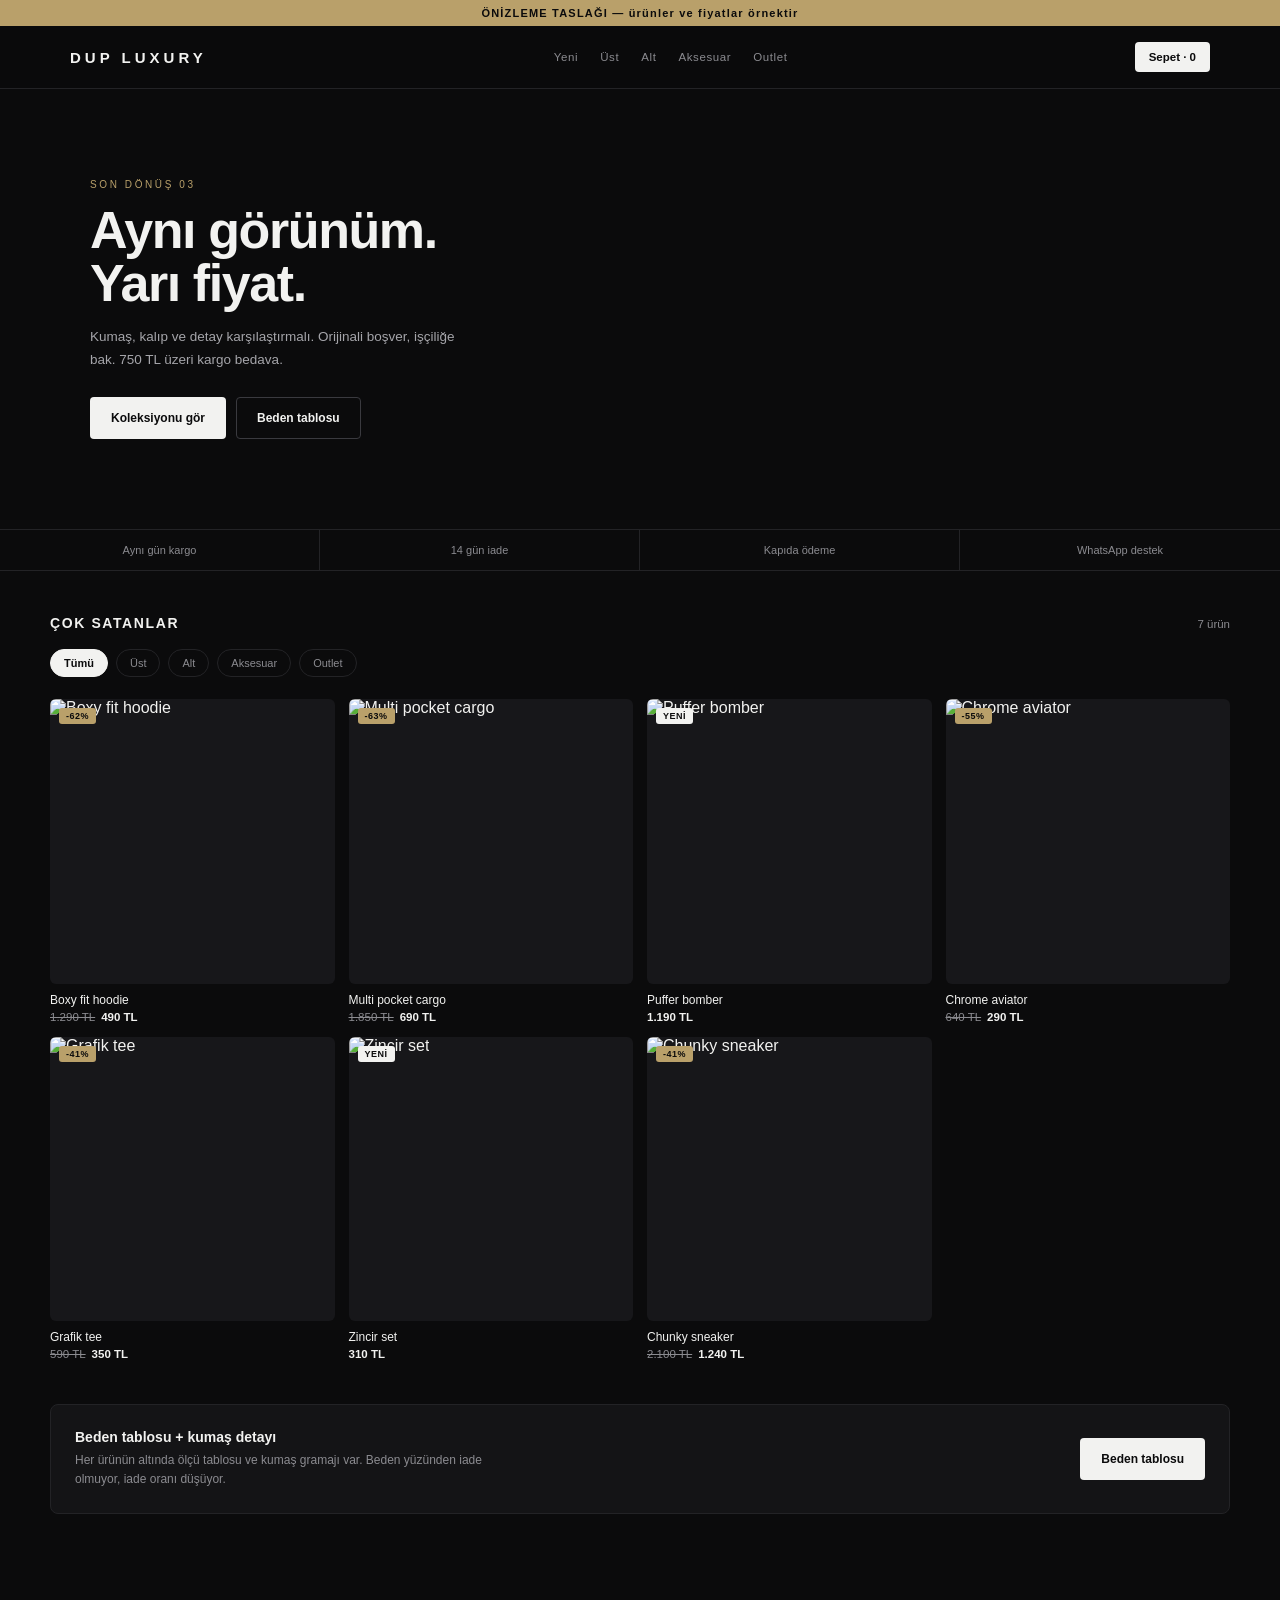
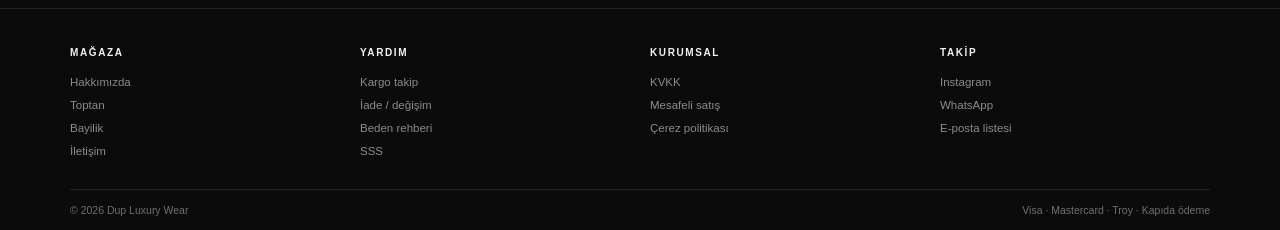
==== index.html @ 1e5cf971 "Create index.html" ====
<!DOCTYPE html>
<html lang="tr">
<head>
<meta charset="UTF-8">
<meta name="viewport" content="width=device-width, initial-scale=1">
<title>Dup Luxury Wear — Aynı görünüm, yarı fiyat</title>
<meta name="description" content="Kumaş, kalıp ve detay karşılaştırmalı dupe luxury giyim. Aynı gün kargo, 14 gün iade, kapıda ödeme.">
<style>
  :root{--bg:#0b0b0c;--sf:#141416;--sf2:#17171a;--ln:#232326;--tx:#f2f2f0;--mu:#8b8b90;--gd:#b9a06a}
  *{margin:0;padding:0;box-sizing:border-box}
  body{background:var(--bg);color:var(--tx);font-family:'Helvetica Neue',Arial,sans-serif;-webkit-font-smoothing:antialiased}
  a{color:inherit;text-decoration:none}
  .wrap{max-width:1180px;margin:0 auto;padding:0 20px}
  .demo{background:var(--gd);color:#0b0b0c;text-align:center;font-size:11px;font-weight:700;letter-spacing:1.2px;padding:7px}
  header{position:sticky;top:0;z-index:50;background:rgba(11,11,12,.94);backdrop-filter:blur(8px);border-bottom:1px solid var(--ln)}
  .nav{display:flex;align-items:center;justify-content:space-between;padding:16px 20px;max-width:1180px;margin:0 auto;gap:16px}
  .logo{font-size:15px;font-weight:700;letter-spacing:4px}
  .menu{display:flex;gap:22px;font-size:11.5px;color:var(--mu);letter-spacing:.6px}
  .menu a:hover{color:var(--tx)}
  .cart{background:var(--tx);color:var(--bg);font-size:11.5px;font-weight:700;padding:9px 14px;border-radius:4px;white-space:nowrap}
  .hero{position:relative;min-height:440px;display:flex;align-items:center;background:url('https://lookaside.fbsbx.com/lookaside/crawler/threads/DeHmRecERZf/0/image.jpg') center 20%/cover no-repeat}
  .hero::after{content:"";position:absolute;inset:0;background:linear-gradient(90deg,rgba(11,11,12,.95) 0%,rgba(11,11,12,.6) 50%,rgba(11,11,12,.05) 100%)}
  .hero-in{position:relative;z-index:2;padding:70px 20px;max-width:520px;margin:0 auto 0 calc((100% - 1180px)/2 + 20px)}
  .kicker{font-size:10px;letter-spacing:2.6px;color:var(--gd);margin-bottom:14px}
  h1{font-size:clamp(30px,5.4vw,52px);line-height:1.02;letter-spacing:-1.4px;font-weight:700}
  .hero p{color:#a5a5aa;font-size:13.5px;line-height:1.65;margin-top:16px;max-width:380px}
  .btns{display:flex;gap:10px;margin-top:26px;flex-wrap:wrap}
  .btn{font-size:12px;font-weight:700;padding:13px 20px;border-radius:4px;border:1px solid transparent;cursor:pointer;font-family:inherit}
  .btn-p{background:var(--tx);color:var(--bg)}
  .btn-s{background:transparent;color:var(--tx);border-color:#3a3a3f}
  .trust{display:grid;grid-template-columns:repeat(4,1fr);border-top:1px solid var(--ln);border-bottom:1px solid var(--ln)}
  .trust div{padding:14px 8px;text-align:center;font-size:11px;color:var(--mu);border-right:1px solid var(--ln)}
  .trust div:last-child{border:0}
  .sec{padding:44px 0 10px}
  .sec-head{display:flex;justify-content:space-between;align-items:baseline;margin-bottom:18px;gap:12px;flex-wrap:wrap}
  .sec-head h2{font-size:14px;letter-spacing:1.6px;font-weight:700}
  .sec-head span{font-size:11.5px;color:var(--mu)}
  .chips{display:flex;gap:8px;margin-bottom:22px;flex-wrap:wrap}
  .chip{border:1px solid var(--ln);color:var(--mu);font-size:11px;padding:7px 13px;border-radius:20px;cursor:pointer;background:none;font-family:inherit}
  .chip.on{background:var(--tx);color:var(--bg);border-color:var(--tx);font-weight:700}
  .grid{display:grid;grid-template-columns:repeat(4,1fr);gap:14px}
  .card{cursor:pointer}
  .thumb{position:relative;aspect-ratio:1;background:var(--sf2);border-radius:6px;overflow:hidden}
  .thumb img{width:100%;height:100%;object-fit:cover;transition:transform .35s}
  .card:hover .thumb img{transform:scale(1.04)}
  .tag{position:absolute;top:9px;left:9px;font-size:9px;font-weight:800;padding:3px 7px;border-radius:3px;letter-spacing:.5px}
  .tag.d{background:var(--gd);color:#0b0b0c}
  .tag.n{background:var(--tx);color:var(--bg)}
  .cname{font-size:12px;margin-top:9px}
  .cprice{font-size:11.5px;color:var(--mu);margin-top:4px}
  .cprice b{color:var(--tx);font-weight:700}
  .cprice s{margin-right:6px}
  .band{margin:44px 0;padding:24px;background:var(--sf);border:1px solid var(--ln);border-radius:8px;display:flex;justify-content:space-between;align-items:center;gap:20px;flex-wrap:wrap}
  .band h3{font-size:14px;margin-bottom:6px}
  .band p{font-size:12px;color:var(--mu);line-height:1.6;max-width:440px}
  footer{border-top:1px solid var(--ln);margin-top:40px;padding:34px 0 0}
  .fcols{display:grid;grid-template-columns:repeat(4,1fr);gap:20px;font-size:11.5px;color:var(--mu);line-height:2}
  .fcols h4{color:var(--tx);font-size:10px;letter-spacing:1.6px;margin-bottom:8px;font-weight:700}
  .fbot{display:flex;justify-content:space-between;gap:12px;flex-wrap:wrap;border-top:1px solid var(--ln);margin-top:26px;padding:14px 0;font-size:10.5px;color:#6f6f74}
  .modal{position:fixed;inset:0;background:rgba(0,0,0,.8);z-index:100;display:none;align-items:center;justify-content:center;padding:20px}
  .modal.on{display:flex}
  .mbox{background:var(--sf);border:1px solid var(--ln);border-radius:10px;max-width:760px;width:100%;display:grid;grid-template-columns:1fr 1fr;overflow:hidden;max-height:90vh}
  .mbox img{width:100%;height:100%;object-fit:cover;min-height:280px}
  .mbody{padding:24px}
  .mbody h3{font-size:18px;letter-spacing:-.4px}
  .mbody .mp{font-size:15px;color:var(--tx);font-weight:700;margin:8px 0 14px}
  .mbody .mp s{color:var(--mu);font-weight:400;margin-right:8px;font-size:12px}
  .sizes{display:flex;gap:7px;flex-wrap:wrap;margin-bottom:16px}
  .size{border:1px solid var(--ln);font-size:11.5px;padding:8px 12px;border-radius:4px;cursor:pointer;background:none;color:var(--tx);font-family:inherit}
  .size.on{background:var(--tx);color:var(--bg);border-color:var(--tx);font-weight:700}
  .mdesc{font-size:11.5px;color:var(--mu);line-height:1.7;margin-bottom:18px}
  .close{position:absolute;top:14px;right:18px;font-size:22px;color:var(--tx);cursor:pointer;z-index:2}
  @media(max-width:860px){.grid{grid-template-columns:repeat(2,1fr)}.menu{display:none}.hero-in{margin:0 auto}.trust{grid-template-columns:repeat(2,1fr)}.trust div:nth-child(2){border-right:0}.fcols{grid-template-columns:repeat(2,1fr)}.mbox{grid-template-columns:1fr;max-height:85vh;overflow:auto}}
</style>
</head>
<body>

<div class="demo">ÖNİZLEME TASLAĞI — ürünler ve fiyatlar örnektir</div>

<header>
  <div class="nav">
    <div class="logo">DUP LUXURY</div>
    <nav class="menu">
      <a href="#yeni">Yeni</a><a href="#ust">Üst</a><a href="#alt">Alt</a><a href="#aks">Aksesuar</a><a href="#outlet">Outlet</a>
    </nav>
    <div class="cart">Sepet · <span id="cnt">0</span></div>
  </div>
</header>

<section class="hero">
  <div class="hero-in">
    <div class="kicker">SON DÖNÜŞ 03</div>
    <h1>Aynı görünüm.<br>Yarı fiyat.</h1>
    <p>Kumaş, kalıp ve detay karşılaştırmalı. Orijinali boşver, işçiliğe bak. 750 TL üzeri kargo bedava.</p>
    <div class="btns">
      <a class="btn btn-p" href="#grid">Koleksiyonu gör</a>
      <a class="btn btn-s" href="#beden">Beden tablosu</a>
    </div>
  </div>
</section>

<div class="trust">
  <div>Aynı gün kargo</div><div>14 gün iade</div><div>Kapıda ödeme</div><div>WhatsApp destek</div>
</div>

<div class="wrap sec" id="grid">
  <div class="sec-head"><h2 id="yeni">ÇOK SATANLAR</h2><span>7 ürün</span></div>
  <div class="chips">
    <button class="chip on" data-f="all">Tümü</button>
    <button class="chip" data-f="ust" id="ust">Üst</button>
    <button class="chip" data-f="alt" id="alt">Alt</button>
    <button class="chip" data-f="aks" id="aks">Aksesuar</button>
    <button class="chip" data-f="outlet" id="outlet">Outlet</button>
  </div>

  <div class="grid" id="cards">
    <div class="card" data-cat="ust" data-n="Boxy fit hoodie" data-p="490" data-o="1.290" data-i="https://i.frog.ink/bssg2nt1/303671308646-0.jpg">
      <div class="thumb"><img src="https://i.frog.ink/bssg2nt1/303671308646-0.jpg" alt="Boxy fit hoodie"><span class="tag d">-62%</span></div>
      <div class="cname">Boxy fit hoodie</div><div class="cprice"><s>1.290 TL</s><b>490 TL</b></div>
    </div>
    <div class="card" data-cat="alt" data-n="Multi pocket cargo" data-p="690" data-o="1.850" data-i="https://ae01.alicdn.com/kf/H9dbac5e4f8894b94ac0a153029d94513y.png">
      <div class="thumb"><img src="https://ae01.alicdn.com/kf/H9dbac5e4f8894b94ac0a153029d94513y.png" alt="Multi pocket cargo"><span class="tag d">-63%</span></div>
      <div class="cname">Multi pocket cargo</div><div class="cprice"><s>1.850 TL</s><b>690 TL</b></div>
    </div>
    <div class="card" data-cat="ust" data-n="Puffer bomber" data-p="1.190" data-o="" data-i="https://cdn.sanity.io/images/5l2ep0d7/production/5d7386280a765c51aa7d1c8f017773096651f271-1500x1500.webp?w=800&q=80&auto=format&fit=max">
      <div class="thumb"><img src="https://cdn.sanity.io/images/5l2ep0d7/production/5d7386280a765c51aa7d1c8f017773096651f271-1500x1500.webp?w=800&q=80&auto=format&fit=max" alt="Puffer bomber"><span class="tag n">YENİ</span></div>
      <div class="cname">Puffer bomber</div><div class="cprice"><b>1.190 TL</b></div>
    </div>
    <div class="card" data-cat="aks" data-n="Chrome aviator" data-p="290" data-o="640" data-i="https://shopgug.com/cdn/shop/products/WebsiteAccessoryTemplate2-2022-10-29T085720.048.png?v=1667051962&width=800">
      <div class="thumb"><img src="https://shopgug.com/cdn/shop/products/WebsiteAccessoryTemplate2-2022-10-29T085720.048.png?v=1667051962&width=800" alt="Chrome aviator"><span class="tag d">-55%</span></div>
      <div class="cname">Chrome aviator</div><div class="cprice"><s>640 TL</s><b>290 TL</b></div>
    </div>
    <div class="card" data-cat="ust outlet" data-n="Grafik tee" data-p="350" data-o="590" data-i="https://rebuild-era.com/cdn/shop/files/Dark_Streetwear_Editorial_T-Shirt.png?v=1780148028&width=700">
      <div class="thumb"><img src="https://rebuild-era.com/cdn/shop/files/Dark_Streetwear_Editorial_T-Shirt.png?v=1780148028&width=700" alt="Grafik tee"><span class="tag d">-41%</span></div>
      <div class="cname">Grafik tee</div><div class="cprice"><s>590 TL</s><b>350 TL</b></div>
    </div>
    <div class="card" data-cat="aks" data-n="Zincir set" data-p="310" data-o="" data-i="https://www.remeinz.com/cdn/shop/files/IMG_-_001_IMG_-_003_IMG_-_004_1.jpg?v=1774908373&width=600">
      <div class="thumb"><img src="https://www.remeinz.com/cdn/shop/files/IMG_-_001_IMG_-_003_IMG_-_004_1.jpg?v=1774908373&width=600" alt="Zincir set"><span class="tag n">YENİ</span></div>
      <div class="cname">Zincir set</div><div class="cprice"><b>310 TL</b></div>
    </div>
    <div class="card" data-cat="alt outlet" data-n="Chunky sneaker" data-p="1.240" data-o="2.100" data-i="https://images.pexels.com/photos/12611630/pexels-photo-12611630.jpeg?cs=tinysrgb&dpr=1&w=600">
      <div class="thumb"><img src="https://images.pexels.com/photos/12611630/pexels-photo-12611630.jpeg?cs=tinysrgb&dpr=1&w=600" alt="Chunky sneaker"><span class="tag d">-41%</span></div>
      <div class="cname">Chunky sneaker</div><div class="cprice"><s>2.100 TL</s><b>1.240 TL</b></div>
    </div>
  </div>

  <div class="band" id="beden">
    <div>
      <h3>Beden tablosu + kumaş detayı</h3>
      <p>Her ürünün altında ölçü tablosu ve kumaş gramajı var. Beden yüzünden iade olmuyor, iade oranı düşüyor.</p>
    </div>
    <a class="btn btn-p" href="#grid">Beden tablosu</a>
  </div>
</div>

<footer>
  <div class="wrap">
    <div class="fcols">
      <div><h4>MAĞAZA</h4>Hakkımızda<br>Toptan<br>Bayilik<br>İletişim</div>
      <div><h4>YARDIM</h4>Kargo takip<br>İade / değişim<br>Beden rehberi<br>SSS</div>
      <div><h4>KURUMSAL</h4>KVKK<br>Mesafeli satış<br>Çerez politikası</div>
      <div><h4>TAKİP</h4>Instagram<br>WhatsApp<br>E-posta listesi</div>
    </div>
    <div class="fbot"><span>© 2026 Dup Luxury Wear</span><span>Visa · Mastercard · Troy · Kapıda ödeme</span></div>
  </div>
</footer>

<div class="modal" id="modal">
  <div class="mbox" style="position:relative">
    <span class="close" onclick="closeM()">×</span>
    <img id="mimg" src="" alt="">
    <div class="mbody">
      <h3 id="mname"></h3>
      <div class="mp" id="mprice"></div>
      <div class="sizes" id="msizes"></div>
      <div class="mdesc">Ağır gramajlı kumaş, dökümlü kalıp. Ölçüler için beden tablosuna bakın. Aynı gün kargo, 14 gün içinde iade.</div>
      <button class="btn btn-p" style="width:100%" onclick="addCart()">Sepete ekle</button>
    </div>
  </div>
</div>

<script>
  var cnt = 0, cur = null;
  function addCart(){ if(!cur) return; cnt++; document.getElementById('cnt').textContent = cnt; closeM(); }
  function closeM(){ document.getElementById('modal').classList.remove('on'); }
  document.getElementById('cards').addEventListener('click', function(e){
    var c = e.target.closest('.card'); if(!c) return;
    cur = c;
    document.getElementById('mimg').src = c.dataset.i;
    document.getElementById('mname').textContent = c.dataset.n;
    document.getElementById('mprice').innerHTML = (c.dataset.o ? '<s>'+c.dataset.o+' TL</s>' : '') + c.dataset.p + ' TL';
    var sz = c.dataset.cat === 'aks' ? ['Tek beden'] : ['S','M','L','XL'];
    var h = '';
    for (var i=0;i<sz.length;i++) h += '<button class="size'+(i===0?' on':'')+'">'+sz[i]+'</button>';
    var box = document.getElementById('msizes'); box.innerHTML = h;
    box.onclick = function(ev){ if(!ev.target.classList.contains('size')) return;
      box.querySelectorAll('.size').forEach(function(b){b.classList.remove('on')}); ev.target.classList.add('on'); };
    document.getElementById('modal').classList.add('on');
  });
  document.getElementById('modal').addEventListener('click', function(e){ if(e.target.id==='modal') closeM(); });
  document.querySelectorAll('.chip').forEach(function(ch){
    ch.onclick = function(){
      document.querySelectorAll('.chip').forEach(function(c){c.classList.remove('on')});
      ch.classList.add('on');
      var f = ch.dataset.f;
      document.querySelectorAll('.card').forEach(function(card){
        card.style.display = (f==='all' || card.dataset.cat.indexOf(f) > -1) ? '' : 'none';
      });
    };
  });
</script>
</body>
</html>
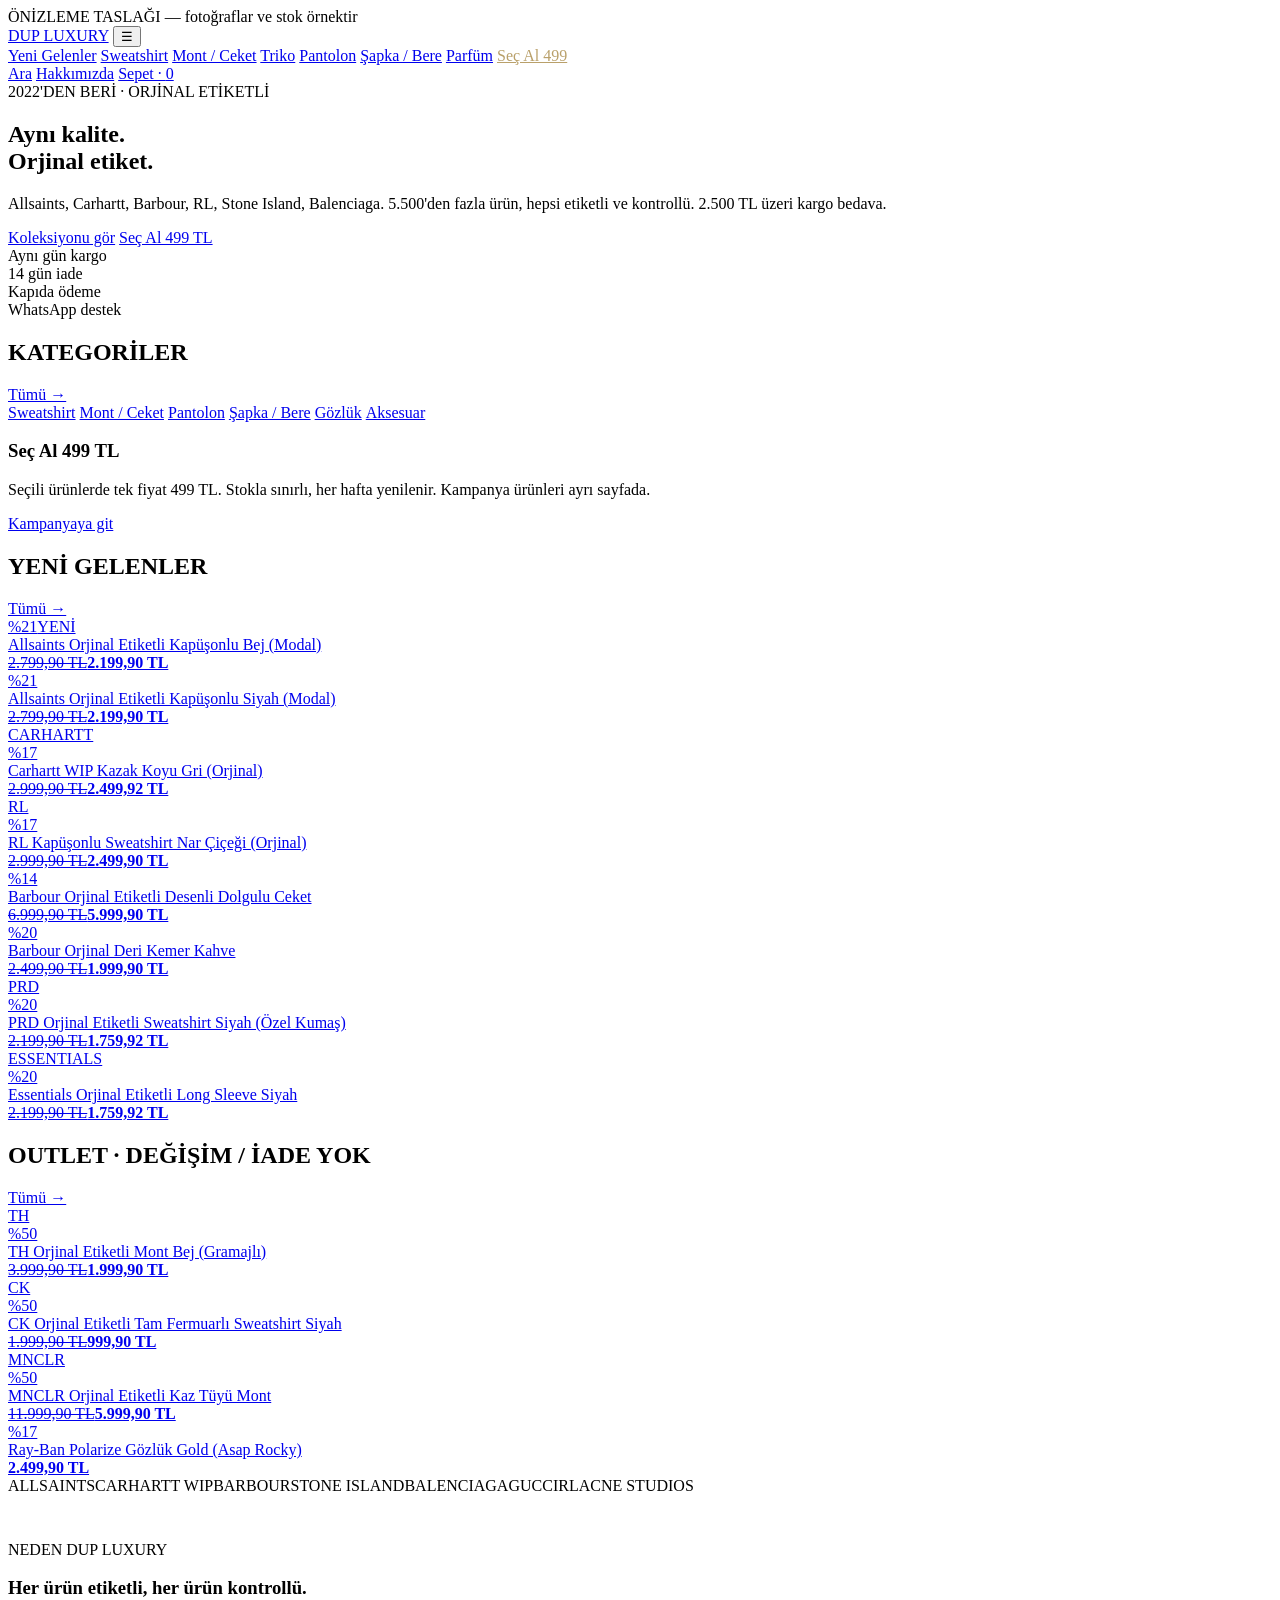
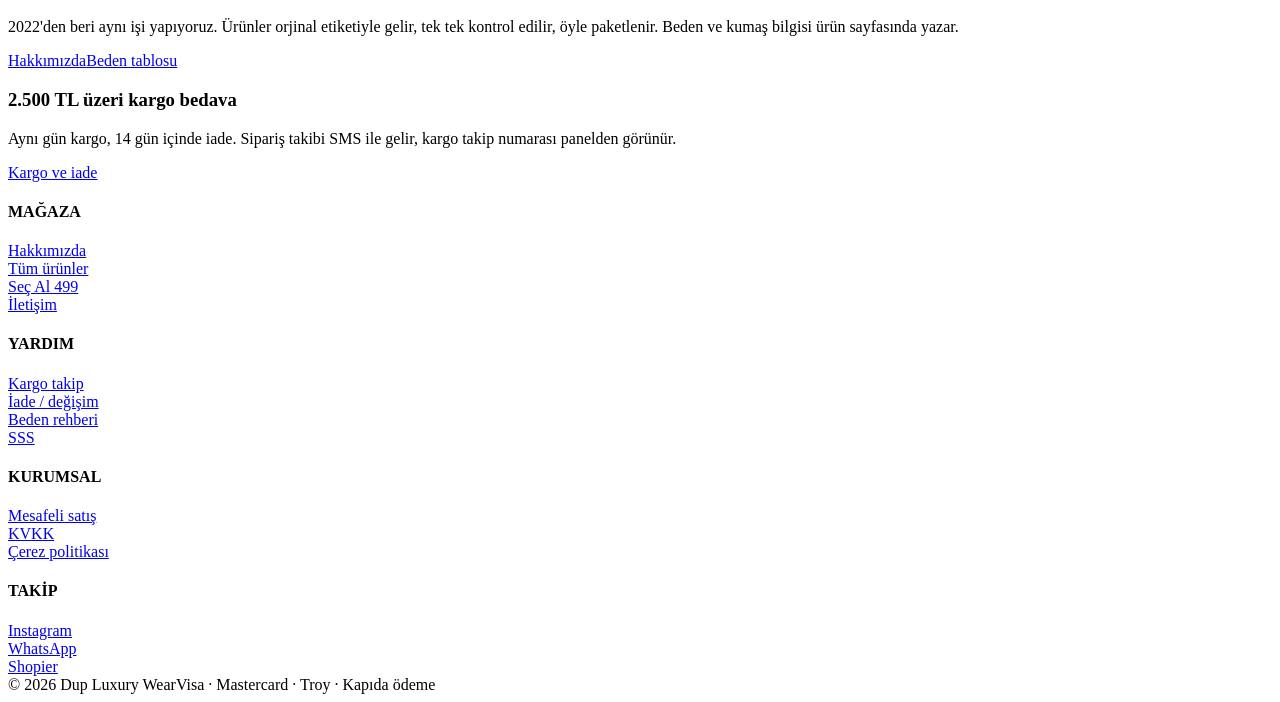
==== commit c5ab98da: "Update index.html" ====
--- a/index.html
+++ b/index.html
@@ -3,211 +3,179 @@
 <head>
 <meta charset="UTF-8">
 <meta name="viewport" content="width=device-width, initial-scale=1">
-<title>Dup Luxury Wear — Aynı görünüm, yarı fiyat</title>
-<meta name="description" content="Kumaş, kalıp ve detay karşılaştırmalı dupe luxury giyim. Aynı gün kargo, 14 gün iade, kapıda ödeme.">
-<style>
-  :root{--bg:#0b0b0c;--sf:#141416;--sf2:#17171a;--ln:#232326;--tx:#f2f2f0;--mu:#8b8b90;--gd:#b9a06a}
-  *{margin:0;padding:0;box-sizing:border-box}
-  body{background:var(--bg);color:var(--tx);font-family:'Helvetica Neue',Arial,sans-serif;-webkit-font-smoothing:antialiased}
-  a{color:inherit;text-decoration:none}
-  .wrap{max-width:1180px;margin:0 auto;padding:0 20px}
-  .demo{background:var(--gd);color:#0b0b0c;text-align:center;font-size:11px;font-weight:700;letter-spacing:1.2px;padding:7px}
-  header{position:sticky;top:0;z-index:50;background:rgba(11,11,12,.94);backdrop-filter:blur(8px);border-bottom:1px solid var(--ln)}
-  .nav{display:flex;align-items:center;justify-content:space-between;padding:16px 20px;max-width:1180px;margin:0 auto;gap:16px}
-  .logo{font-size:15px;font-weight:700;letter-spacing:4px}
-  .menu{display:flex;gap:22px;font-size:11.5px;color:var(--mu);letter-spacing:.6px}
-  .menu a:hover{color:var(--tx)}
-  .cart{background:var(--tx);color:var(--bg);font-size:11.5px;font-weight:700;padding:9px 14px;border-radius:4px;white-space:nowrap}
-  .hero{position:relative;min-height:440px;display:flex;align-items:center;background:url('https://lookaside.fbsbx.com/lookaside/crawler/threads/DeHmRecERZf/0/image.jpg') center 20%/cover no-repeat}
-  .hero::after{content:"";position:absolute;inset:0;background:linear-gradient(90deg,rgba(11,11,12,.95) 0%,rgba(11,11,12,.6) 50%,rgba(11,11,12,.05) 100%)}
-  .hero-in{position:relative;z-index:2;padding:70px 20px;max-width:520px;margin:0 auto 0 calc((100% - 1180px)/2 + 20px)}
-  .kicker{font-size:10px;letter-spacing:2.6px;color:var(--gd);margin-bottom:14px}
-  h1{font-size:clamp(30px,5.4vw,52px);line-height:1.02;letter-spacing:-1.4px;font-weight:700}
-  .hero p{color:#a5a5aa;font-size:13.5px;line-height:1.65;margin-top:16px;max-width:380px}
-  .btns{display:flex;gap:10px;margin-top:26px;flex-wrap:wrap}
-  .btn{font-size:12px;font-weight:700;padding:13px 20px;border-radius:4px;border:1px solid transparent;cursor:pointer;font-family:inherit}
-  .btn-p{background:var(--tx);color:var(--bg)}
-  .btn-s{background:transparent;color:var(--tx);border-color:#3a3a3f}
-  .trust{display:grid;grid-template-columns:repeat(4,1fr);border-top:1px solid var(--ln);border-bottom:1px solid var(--ln)}
-  .trust div{padding:14px 8px;text-align:center;font-size:11px;color:var(--mu);border-right:1px solid var(--ln)}
-  .trust div:last-child{border:0}
-  .sec{padding:44px 0 10px}
-  .sec-head{display:flex;justify-content:space-between;align-items:baseline;margin-bottom:18px;gap:12px;flex-wrap:wrap}
-  .sec-head h2{font-size:14px;letter-spacing:1.6px;font-weight:700}
-  .sec-head span{font-size:11.5px;color:var(--mu)}
-  .chips{display:flex;gap:8px;margin-bottom:22px;flex-wrap:wrap}
-  .chip{border:1px solid var(--ln);color:var(--mu);font-size:11px;padding:7px 13px;border-radius:20px;cursor:pointer;background:none;font-family:inherit}
-  .chip.on{background:var(--tx);color:var(--bg);border-color:var(--tx);font-weight:700}
-  .grid{display:grid;grid-template-columns:repeat(4,1fr);gap:14px}
-  .card{cursor:pointer}
-  .thumb{position:relative;aspect-ratio:1;background:var(--sf2);border-radius:6px;overflow:hidden}
-  .thumb img{width:100%;height:100%;object-fit:cover;transition:transform .35s}
-  .card:hover .thumb img{transform:scale(1.04)}
-  .tag{position:absolute;top:9px;left:9px;font-size:9px;font-weight:800;padding:3px 7px;border-radius:3px;letter-spacing:.5px}
-  .tag.d{background:var(--gd);color:#0b0b0c}
-  .tag.n{background:var(--tx);color:var(--bg)}
-  .cname{font-size:12px;margin-top:9px}
-  .cprice{font-size:11.5px;color:var(--mu);margin-top:4px}
-  .cprice b{color:var(--tx);font-weight:700}
-  .cprice s{margin-right:6px}
-  .band{margin:44px 0;padding:24px;background:var(--sf);border:1px solid var(--ln);border-radius:8px;display:flex;justify-content:space-between;align-items:center;gap:20px;flex-wrap:wrap}
-  .band h3{font-size:14px;margin-bottom:6px}
-  .band p{font-size:12px;color:var(--mu);line-height:1.6;max-width:440px}
-  footer{border-top:1px solid var(--ln);margin-top:40px;padding:34px 0 0}
-  .fcols{display:grid;grid-template-columns:repeat(4,1fr);gap:20px;font-size:11.5px;color:var(--mu);line-height:2}
-  .fcols h4{color:var(--tx);font-size:10px;letter-spacing:1.6px;margin-bottom:8px;font-weight:700}
-  .fbot{display:flex;justify-content:space-between;gap:12px;flex-wrap:wrap;border-top:1px solid var(--ln);margin-top:26px;padding:14px 0;font-size:10.5px;color:#6f6f74}
-  .modal{position:fixed;inset:0;background:rgba(0,0,0,.8);z-index:100;display:none;align-items:center;justify-content:center;padding:20px}
-  .modal.on{display:flex}
-  .mbox{background:var(--sf);border:1px solid var(--ln);border-radius:10px;max-width:760px;width:100%;display:grid;grid-template-columns:1fr 1fr;overflow:hidden;max-height:90vh}
-  .mbox img{width:100%;height:100%;object-fit:cover;min-height:280px}
-  .mbody{padding:24px}
-  .mbody h3{font-size:18px;letter-spacing:-.4px}
-  .mbody .mp{font-size:15px;color:var(--tx);font-weight:700;margin:8px 0 14px}
-  .mbody .mp s{color:var(--mu);font-weight:400;margin-right:8px;font-size:12px}
-  .sizes{display:flex;gap:7px;flex-wrap:wrap;margin-bottom:16px}
-  .size{border:1px solid var(--ln);font-size:11.5px;padding:8px 12px;border-radius:4px;cursor:pointer;background:none;color:var(--tx);font-family:inherit}
-  .size.on{background:var(--tx);color:var(--bg);border-color:var(--tx);font-weight:700}
-  .mdesc{font-size:11.5px;color:var(--mu);line-height:1.7;margin-bottom:18px}
-  .close{position:absolute;top:14px;right:18px;font-size:22px;color:var(--tx);cursor:pointer;z-index:2}
-  @media(max-width:860px){.grid{grid-template-columns:repeat(2,1fr)}.menu{display:none}.hero-in{margin:0 auto}.trust{grid-template-columns:repeat(2,1fr)}.trust div:nth-child(2){border-right:0}.fcols{grid-template-columns:repeat(2,1fr)}.mbox{grid-template-columns:1fr;max-height:85vh;overflow:auto}}
-</style>
+<title>Dup Luxury Wear — Orjinal Etiketli Premium Giyim</title>
+<meta name="description" content="Allsaints, Carhartt, Barbour, RL, Stone Island, Balenciaga. Orjinal etiketli premium ürünler. 2.500 TL üzeri kargo bedava.">
+<link rel="stylesheet" href="assets/css/style.css">
 </head>
 <body>
 
-<div class="demo">ÖNİZLEME TASLAĞI — ürünler ve fiyatlar örnektir</div>
+<div class="demo">ÖNİZLEME TASLAĞI — fotoğraflar ve stok örnektir</div>
 
 <header>
   <div class="nav">
-    <div class="logo">DUP LUXURY</div>
+    <a class="logo" href="index.html">DUP LUXURY</a>
+    <button class="burger">☰</button>
     <nav class="menu">
-      <a href="#yeni">Yeni</a><a href="#ust">Üst</a><a href="#alt">Alt</a><a href="#aks">Aksesuar</a><a href="#outlet">Outlet</a>
+      <a href="urunler.html">Yeni Gelenler</a>
+      <a href="urunler.html">Sweatshirt</a>
+      <a href="urunler.html">Mont / Ceket</a>
+      <a href="urunler.html">Triko</a>
+      <a href="urunler.html">Pantolon</a>
+      <a href="urunler.html">Şapka / Bere</a>
+      <a href="urunler.html">Parfüm</a>
+      <a href="secal.html" style="color:#b9a06a">Seç Al 499</a>
     </nav>
-    <div class="cart">Sepet · <span id="cnt">0</span></div>
+    <div class="acts">
+      <a href="urunler.html">Ara</a>
+      <a href="hakkimizda.html">Hakkımızda</a>
+      <a class="cart" href="#">Sepet · <span id="cnt">0</span></a>
+    </div>
   </div>
 </header>
 
 <section class="hero">
-  <div class="hero-in">
-    <div class="kicker">SON DÖNÜŞ 03</div>
-    <h1>Aynı görünüm.<br>Yarı fiyat.</h1>
-    <p>Kumaş, kalıp ve detay karşılaştırmalı. Orijinali boşver, işçiliğe bak. 750 TL üzeri kargo bedava.</p>
+  <div class="hero-txt">
+    <div class="kick">2022'DEN BERİ · ORJİNAL ETİKETLİ</div>
+    <h1>Aynı kalite.<br>Orjinal etiket.</h1>
+    <p>Allsaints, Carhartt, Barbour, RL, Stone Island, Balenciaga. 5.500'den fazla ürün, hepsi etiketli ve kontrollü. 2.500 TL üzeri kargo bedava.</p>
     <div class="btns">
-      <a class="btn btn-p" href="#grid">Koleksiyonu gör</a>
-      <a class="btn btn-s" href="#beden">Beden tablosu</a>
+      <a class="btn btn-p" href="urunler.html">Koleksiyonu gör</a>
+      <a class="btn btn-s" href="secal.html">Seç Al 499 TL</a>
     </div>
   </div>
+  <div class="hero-img" style="background-image:url('https://rebuild-era.com/cdn/shop/files/Dark_Streetwear_Editorial_T-Shirt.png?v=1780148028&width=1600')"></div>
 </section>
 
-<div class="trust">
-  <div>Aynı gün kargo</div><div>14 gün iade</div><div>Kapıda ödeme</div><div>WhatsApp destek</div>
-</div>
+<div class="usp"><div>Aynı gün kargo</div><div>14 gün iade</div><div>Kapıda ödeme</div><div>WhatsApp destek</div></div>
 
-<div class="wrap sec" id="grid">
-  <div class="sec-head"><h2 id="yeni">ÇOK SATANLAR</h2><span>7 ürün</span></div>
-  <div class="chips">
-    <button class="chip on" data-f="all">Tümü</button>
-    <button class="chip" data-f="ust" id="ust">Üst</button>
-    <button class="chip" data-f="alt" id="alt">Alt</button>
-    <button class="chip" data-f="aks" id="aks">Aksesuar</button>
-    <button class="chip" data-f="outlet" id="outlet">Outlet</button>
-  </div>
-
-  <div class="grid" id="cards">
-    <div class="card" data-cat="ust" data-n="Boxy fit hoodie" data-p="490" data-o="1.290" data-i="https://i.frog.ink/bssg2nt1/303671308646-0.jpg">
-      <div class="thumb"><img src="https://i.frog.ink/bssg2nt1/303671308646-0.jpg" alt="Boxy fit hoodie"><span class="tag d">-62%</span></div>
-      <div class="cname">Boxy fit hoodie</div><div class="cprice"><s>1.290 TL</s><b>490 TL</b></div>
-    </div>
-    <div class="card" data-cat="alt" data-n="Multi pocket cargo" data-p="690" data-o="1.850" data-i="https://ae01.alicdn.com/kf/H9dbac5e4f8894b94ac0a153029d94513y.png">
-      <div class="thumb"><img src="https://ae01.alicdn.com/kf/H9dbac5e4f8894b94ac0a153029d94513y.png" alt="Multi pocket cargo"><span class="tag d">-63%</span></div>
-      <div class="cname">Multi pocket cargo</div><div class="cprice"><s>1.850 TL</s><b>690 TL</b></div>
-    </div>
-    <div class="card" data-cat="ust" data-n="Puffer bomber" data-p="1.190" data-o="" data-i="https://cdn.sanity.io/images/5l2ep0d7/production/5d7386280a765c51aa7d1c8f017773096651f271-1500x1500.webp?w=800&q=80&auto=format&fit=max">
-      <div class="thumb"><img src="https://cdn.sanity.io/images/5l2ep0d7/production/5d7386280a765c51aa7d1c8f017773096651f271-1500x1500.webp?w=800&q=80&auto=format&fit=max" alt="Puffer bomber"><span class="tag n">YENİ</span></div>
-      <div class="cname">Puffer bomber</div><div class="cprice"><b>1.190 TL</b></div>
-    </div>
-    <div class="card" data-cat="aks" data-n="Chrome aviator" data-p="290" data-o="640" data-i="https://shopgug.com/cdn/shop/products/WebsiteAccessoryTemplate2-2022-10-29T085720.048.png?v=1667051962&width=800">
-      <div class="thumb"><img src="https://shopgug.com/cdn/shop/products/WebsiteAccessoryTemplate2-2022-10-29T085720.048.png?v=1667051962&width=800" alt="Chrome aviator"><span class="tag d">-55%</span></div>
-      <div class="cname">Chrome aviator</div><div class="cprice"><s>640 TL</s><b>290 TL</b></div>
-    </div>
-    <div class="card" data-cat="ust outlet" data-n="Grafik tee" data-p="350" data-o="590" data-i="https://rebuild-era.com/cdn/shop/files/Dark_Streetwear_Editorial_T-Shirt.png?v=1780148028&width=700">
-      <div class="thumb"><img src="https://rebuild-era.com/cdn/shop/files/Dark_Streetwear_Editorial_T-Shirt.png?v=1780148028&width=700" alt="Grafik tee"><span class="tag d">-41%</span></div>
-      <div class="cname">Grafik tee</div><div class="cprice"><s>590 TL</s><b>350 TL</b></div>
-    </div>
-    <div class="card" data-cat="aks" data-n="Zincir set" data-p="310" data-o="" data-i="https://www.remeinz.com/cdn/shop/files/IMG_-_001_IMG_-_003_IMG_-_004_1.jpg?v=1774908373&width=600">
-      <div class="thumb"><img src="https://www.remeinz.com/cdn/shop/files/IMG_-_001_IMG_-_003_IMG_-_004_1.jpg?v=1774908373&width=600" alt="Zincir set"><span class="tag n">YENİ</span></div>
-      <div class="cname">Zincir set</div><div class="cprice"><b>310 TL</b></div>
-    </div>
-    <div class="card" data-cat="alt outlet" data-n="Chunky sneaker" data-p="1.240" data-o="2.100" data-i="https://images.pexels.com/photos/12611630/pexels-photo-12611630.jpeg?cs=tinysrgb&dpr=1&w=600">
-      <div class="thumb"><img src="https://images.pexels.com/photos/12611630/pexels-photo-12611630.jpeg?cs=tinysrgb&dpr=1&w=600" alt="Chunky sneaker"><span class="tag d">-41%</span></div>
-      <div class="cname">Chunky sneaker</div><div class="cprice"><s>2.100 TL</s><b>1.240 TL</b></div>
+<div class="wrap">
+  <div class="sec">
+    <div class="sec-h"><h2>KATEGORİLER</h2><a href="urunler.html">Tümü →</a></div>
+    <div class="tiles">
+      <a class="tile" href="urunler.html"><img src="https://i.frog.ink/bssg2nt1/303671308646-0.jpg" alt=""><span>Sweatshirt</span></a>
+      <a class="tile" href="urunler.html"><img src="https://cdn.sanity.io/images/5l2ep0d7/production/5d7386280a765c51aa7d1c8f017773096651f271-1500x1500.webp?w=800&q=80&auto=format&fit=max" alt=""><span>Mont / Ceket</span></a>
+      <a class="tile" href="urunler.html"><img src="https://ae01.alicdn.com/kf/H9dbac5e4f8894b94ac0a153029d94513y.png" alt=""><span>Pantolon</span></a>
+      <a class="tile" href="urunler.html"><img src="https://www.neweracap.com/cdn/shop/files/60973654_KNIT_CASHMERECUFFLESSKN_NONLIC_BLK_R.jpg?v=1787249151&width=600" alt=""><span>Şapka / Bere</span></a>
+      <a class="tile" href="urunler.html"><img src="https://shopgug.com/cdn/shop/products/WebsiteAccessoryTemplate2-2022-10-29T085720.048.png?v=1667051962&width=600" alt=""><span>Gözlük</span></a>
+      <a class="tile" href="urunler.html"><img src="https://www.remeinz.com/cdn/shop/files/IMG_-_001_IMG_-_003_IMG_-_004_1.jpg?v=1774908373&width=600" alt=""><span>Aksesuar</span></a>
     </div>
   </div>
 
-  <div class="band" id="beden">
+  <div class="band">
     <div>
-      <h3>Beden tablosu + kumaş detayı</h3>
-      <p>Her ürünün altında ölçü tablosu ve kumaş gramajı var. Beden yüzünden iade olmuyor, iade oranı düşüyor.</p>
+      <h3>Seç Al 499 TL</h3>
+      <p>Seçili ürünlerde tek fiyat 499 TL. Stokla sınırlı, her hafta yenilenir. Kampanya ürünleri ayrı sayfada.</p>
     </div>
-    <a class="btn btn-p" href="#grid">Beden tablosu</a>
+    <a class="btn btn-g" href="secal.html">Kampanyaya git</a>
+  </div>
+
+  <div class="sec">
+    <div class="sec-h"><h2>YENİ GELENLER</h2><a href="urunler.html">Tümü →</a></div>
+    <div class="grid">
+      <a class="card" href="urun.html">
+        <div class="thumb"><img src="https://i.frog.ink/bssg2nt1/303671308646-0.jpg" alt=""><span class="tag d">%21</span><span class="tag n" style="left:auto;right:9px">YENİ</span></div>
+        <div class="cname">Allsaints Orjinal Etiketli Kapüşonlu Bej (Modal)</div>
+        <div class="cprice"><s>2.799,90 TL</s><b>2.199,90 TL</b></div>
+      </a>
+      <a class="card" href="urun.html">
+        <div class="thumb"><img src="https://i.frog.ink/bssg2nt1/303671308646-0.jpg" alt=""><span class="tag d">%21</span></div>
+        <div class="cname">Allsaints Orjinal Etiketli Kapüşonlu Siyah (Modal)</div>
+        <div class="cprice"><s>2.799,90 TL</s><b>2.199,90 TL</b></div>
+      </a>
+      <a class="card" href="urun.html">
+        <div class="thumb"><div class="ph">CARHARTT</div><span class="tag d">%17</span></div>
+        <div class="cname">Carhartt WIP Kazak Koyu Gri (Orjinal)</div>
+        <div class="cprice"><s>2.999,90 TL</s><b>2.499,92 TL</b></div>
+      </a>
+      <a class="card" href="urun.html">
+        <div class="thumb"><div class="ph">RL</div><span class="tag d">%17</span></div>
+        <div class="cname">RL Kapüşonlu Sweatshirt Nar Çiçeği (Orjinal)</div>
+        <div class="cprice"><s>2.999,90 TL</s><b>2.499,90 TL</b></div>
+      </a>
+      <a class="card" href="urun.html">
+        <div class="thumb"><img src="https://cdn.sanity.io/images/5l2ep0d7/production/5d7386280a765c51aa7d1c8f017773096651f271-1500x1500.webp?w=800&q=80&auto=format&fit=max" alt=""><span class="tag d">%14</span></div>
+        <div class="cname">Barbour Orjinal Etiketli Desenli Dolgulu Ceket</div>
+        <div class="cprice"><s>6.999,90 TL</s><b>5.999,90 TL</b></div>
+      </a>
+      <a class="card" href="urun.html">
+        <div class="thumb"><img src="https://www.remeinz.com/cdn/shop/files/IMG_-_001_IMG_-_003_IMG_-_004_1.jpg?v=1774908373&width=600" alt=""><span class="tag d">%20</span></div>
+        <div class="cname">Barbour Orjinal Deri Kemer Kahve</div>
+        <div class="cprice"><s>2.499,90 TL</s><b>1.999,90 TL</b></div>
+      </a>
+      <a class="card" href="urun.html">
+        <div class="thumb"><div class="ph">PRD</div><span class="tag d">%20</span></div>
+        <div class="cname">PRD Orjinal Etiketli Sweatshirt Siyah (Özel Kumaş)</div>
+        <div class="cprice"><s>2.199,90 TL</s><b>1.759,92 TL</b></div>
+      </a>
+      <a class="card" href="urun.html">
+        <div class="thumb"><div class="ph">ESSENTIALS</div><span class="tag d">%20</span></div>
+        <div class="cname">Essentials Orjinal Etiketli Long Sleeve Siyah</div>
+        <div class="cprice"><s>2.199,90 TL</s><b>1.759,92 TL</b></div>
+      </a>
+    </div>
+  </div>
+
+  <div class="sec">
+    <div class="sec-h"><h2>OUTLET · DEĞİŞİM / İADE YOK</h2><a href="urunler.html">Tümü →</a></div>
+    <div class="grid">
+      <a class="card" href="urun.html">
+        <div class="thumb"><div class="ph">TH</div><span class="tag s">%50</span></div>
+        <div class="cname">TH Orjinal Etiketli Mont Bej (Gramajlı)</div>
+        <div class="cprice"><s>3.999,90 TL</s><b>1.999,90 TL</b></div>
+      </a>
+      <a class="card" href="urun.html">
+        <div class="thumb"><div class="ph">CK</div><span class="tag s">%50</span></div>
+        <div class="cname">CK Orjinal Etiketli Tam Fermuarlı Sweatshirt Siyah</div>
+        <div class="cprice"><s>1.999,90 TL</s><b>999,90 TL</b></div>
+      </a>
+      <a class="card" href="urun.html">
+        <div class="thumb"><div class="ph">MNCLR</div><span class="tag s">%50</span></div>
+        <div class="cname">MNCLR Orjinal Etiketli Kaz Tüyü Mont</div>
+        <div class="cprice"><s>11.999,90 TL</s><b>5.999,90 TL</b></div>
+      </a>
+      <a class="card" href="urun.html">
+        <div class="thumb"><img src="https://shopgug.com/cdn/shop/products/WebsiteAccessoryTemplate2-2022-10-29T085720.048.png?v=1667051962&width=600" alt=""><span class="tag s">%17</span></div>
+        <div class="cname">Ray-Ban Polarize Gözlük Gold (Asap Rocky)</div>
+        <div class="cprice"><b>2.499,90 TL</b></div>
+      </a>
+    </div>
+  </div>
+
+  <div class="brands">
+    <span>ALLSAINTS</span><span>CARHARTT WIP</span><span>BARBOUR</span><span>STONE ISLAND</span><span>BALENCIAGA</span><span>GUCCI</span><span>RL</span><span>ACNE STUDIOS</span>
+  </div>
+
+  <div class="split" style="margin-top:46px">
+    <div class="split-img" style="background-image:url('https://lookaside.fbsbx.com/lookaside/crawler/threads/DeHmRecERZf/0/image.jpg')"></div>
+    <div class="split-txt">
+      <div class="kick">NEDEN DUP LUXURY</div>
+      <h3>Her ürün etiketli, her ürün kontrollü.</h3>
+      <p>2022'den beri aynı işi yapıyoruz. Ürünler orjinal etiketiyle gelir, tek tek kontrol edilir, öyle paketlenir. Beden ve kumaş bilgisi ürün sayfasında yazar.</p>
+      <div class="btns"><a class="btn btn-p" href="hakkimizda.html">Hakkımızda</a><a class="btn btn-s" href="beden-tablosu.html">Beden tablosu</a></div>
+    </div>
+  </div>
+
+  <div class="band">
+    <div>
+      <h3>2.500 TL üzeri kargo bedava</h3>
+      <p>Aynı gün kargo, 14 gün içinde iade. Sipariş takibi SMS ile gelir, kargo takip numarası panelden görünür.</p>
+    </div>
+    <a class="btn btn-s" href="kargo-iade.html">Kargo ve iade</a>
   </div>
 </div>
 
 <footer>
   <div class="wrap">
     <div class="fcols">
-      <div><h4>MAĞAZA</h4>Hakkımızda<br>Toptan<br>Bayilik<br>İletişim</div>
-      <div><h4>YARDIM</h4>Kargo takip<br>İade / değişim<br>Beden rehberi<br>SSS</div>
-      <div><h4>KURUMSAL</h4>KVKK<br>Mesafeli satış<br>Çerez politikası</div>
-      <div><h4>TAKİP</h4>Instagram<br>WhatsApp<br>E-posta listesi</div>
+      <div><h4>MAĞAZA</h4><a href="hakkimizda.html">Hakkımızda</a><br><a href="urunler.html">Tüm ürünler</a><br><a href="secal.html">Seç Al 499</a><br><a href="iletisim.html">İletişim</a></div>
+      <div><h4>YARDIM</h4><a href="kargo-iade.html">Kargo takip</a><br><a href="kargo-iade.html">İade / değişim</a><br><a href="beden-tablosu.html">Beden rehberi</a><br><a href="iletisim.html">SSS</a></div>
+      <div><h4>KURUMSAL</h4><a href="kargo-iade.html">Mesafeli satış</a><br><a href="kargo-iade.html">KVKK</a><br><a href="kargo-iade.html">Çerez politikası</a></div>
+      <div><h4>TAKİP</h4><a href="https://www.instagram.com/dupluxurywearr/" target="_blank" rel="noopener">Instagram</a><br><a href="https://wa.me/905000000000" target="_blank" rel="noopener">WhatsApp</a><br><a href="https://www.shopier.com/DupLuxuryWearr" target="_blank" rel="noopener">Shopier</a></div>
     </div>
     <div class="fbot"><span>© 2026 Dup Luxury Wear</span><span>Visa · Mastercard · Troy · Kapıda ödeme</span></div>
   </div>
 </footer>
 
-<div class="modal" id="modal">
-  <div class="mbox" style="position:relative">
-    <span class="close" onclick="closeM()">×</span>
-    <img id="mimg" src="" alt="">
-    <div class="mbody">
-      <h3 id="mname"></h3>
-      <div class="mp" id="mprice"></div>
-      <div class="sizes" id="msizes"></div>
-      <div class="mdesc">Ağır gramajlı kumaş, dökümlü kalıp. Ölçüler için beden tablosuna bakın. Aynı gün kargo, 14 gün içinde iade.</div>
-      <button class="btn btn-p" style="width:100%" onclick="addCart()">Sepete ekle</button>
-    </div>
-  </div>
-</div>
-
-<script>
-  var cnt = 0, cur = null;
-  function addCart(){ if(!cur) return; cnt++; document.getElementById('cnt').textContent = cnt; closeM(); }
-  function closeM(){ document.getElementById('modal').classList.remove('on'); }
-  document.getElementById('cards').addEventListener('click', function(e){
-    var c = e.target.closest('.card'); if(!c) return;
-    cur = c;
-    document.getElementById('mimg').src = c.dataset.i;
-    document.getElementById('mname').textContent = c.dataset.n;
-    document.getElementById('mprice').innerHTML = (c.dataset.o ? '<s>'+c.dataset.o+' TL</s>' : '') + c.dataset.p + ' TL';
-    var sz = c.dataset.cat === 'aks' ? ['Tek beden'] : ['S','M','L','XL'];
-    var h = '';
-    for (var i=0;i<sz.length;i++) h += '<button class="size'+(i===0?' on':'')+'">'+sz[i]+'</button>';
-    var box = document.getElementById('msizes'); box.innerHTML = h;
-    box.onclick = function(ev){ if(!ev.target.classList.contains('size')) return;
-      box.querySelectorAll('.size').forEach(function(b){b.classList.remove('on')}); ev.target.classList.add('on'); };
-    document.getElementById('modal').classList.add('on');
-  });
-  document.getElementById('modal').addEventListener('click', function(e){ if(e.target.id==='modal') closeM(); });
-  document.querySelectorAll('.chip').forEach(function(ch){
-    ch.onclick = function(){
-      document.querySelectorAll('.chip').forEach(function(c){c.classList.remove('on')});
-      ch.classList.add('on');
-      var f = ch.dataset.f;
-      document.querySelectorAll('.card').forEach(function(card){
-        card.style.display = (f==='all' || card.dataset.cat.indexOf(f) > -1) ? '' : 'none';
-      });
-    };
-  });
-</script>
+<script src="assets/js/main.js"></script>
 </body>
 </html>
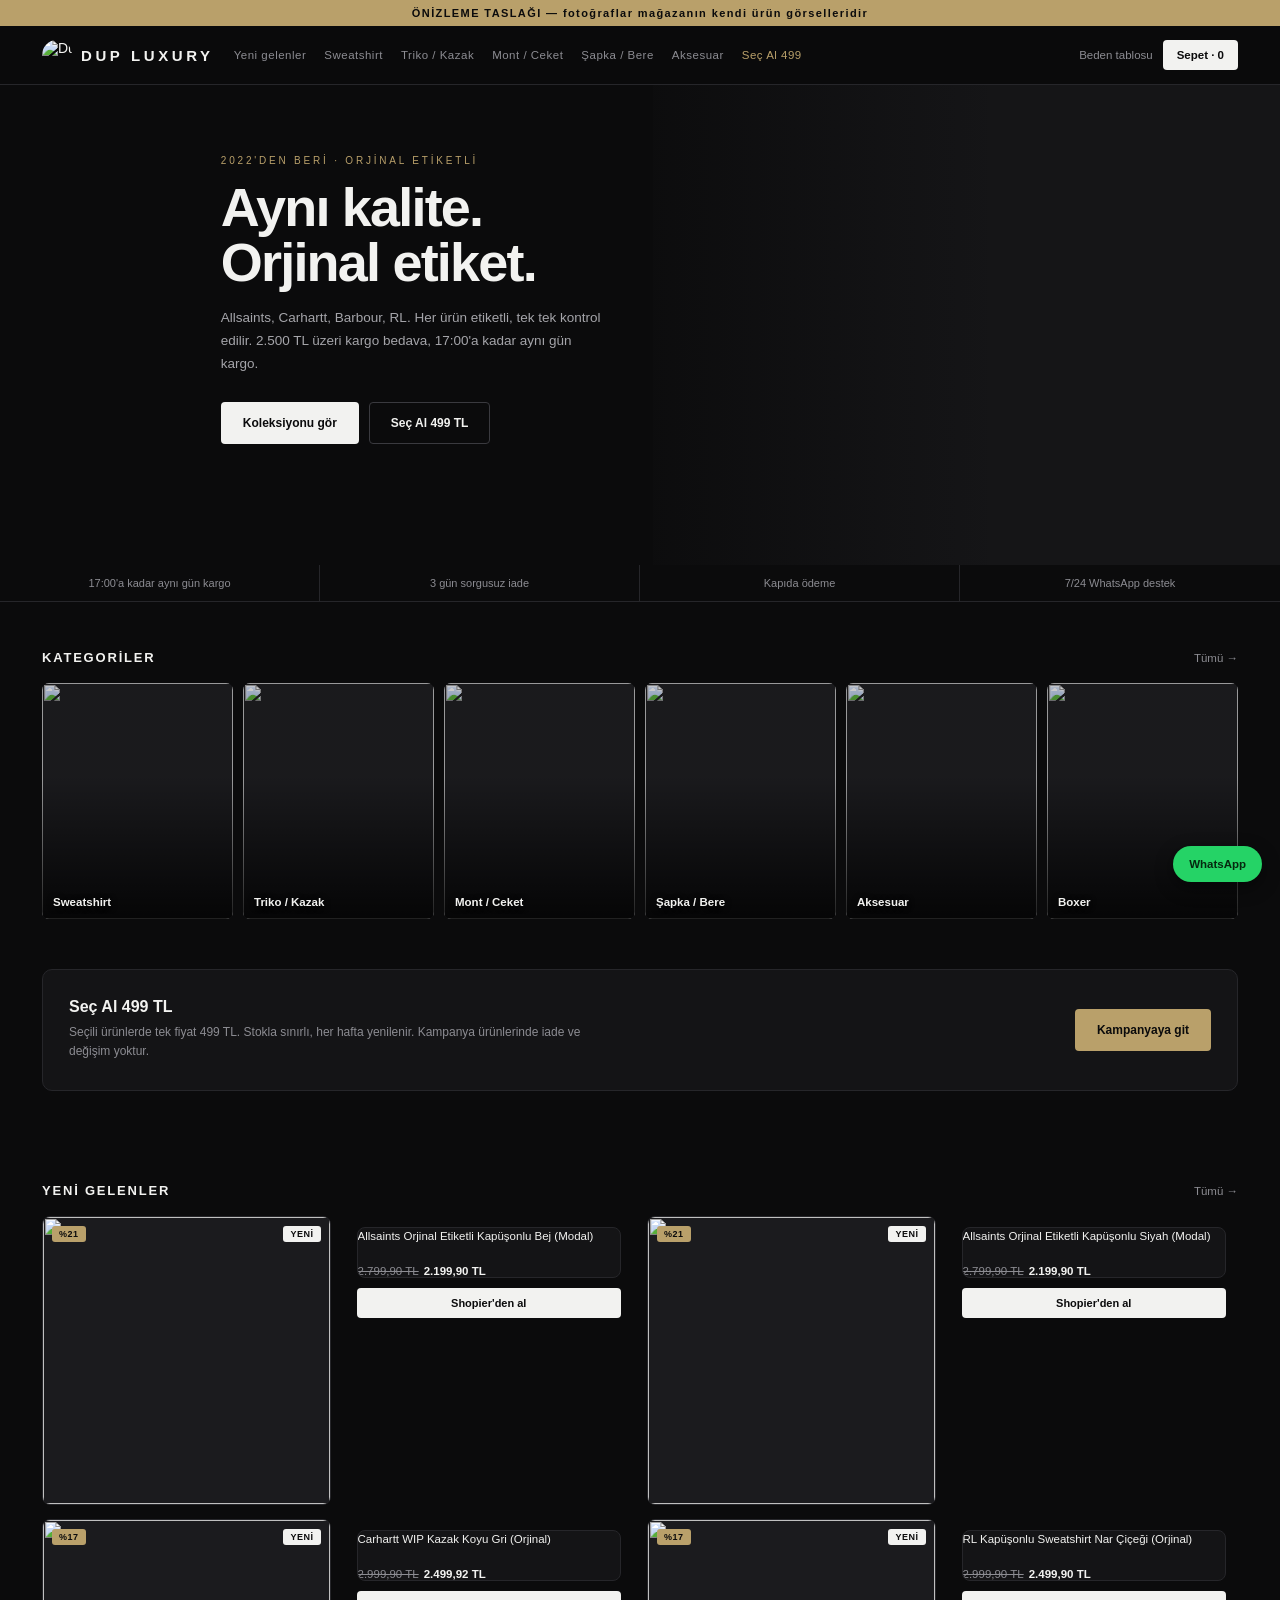
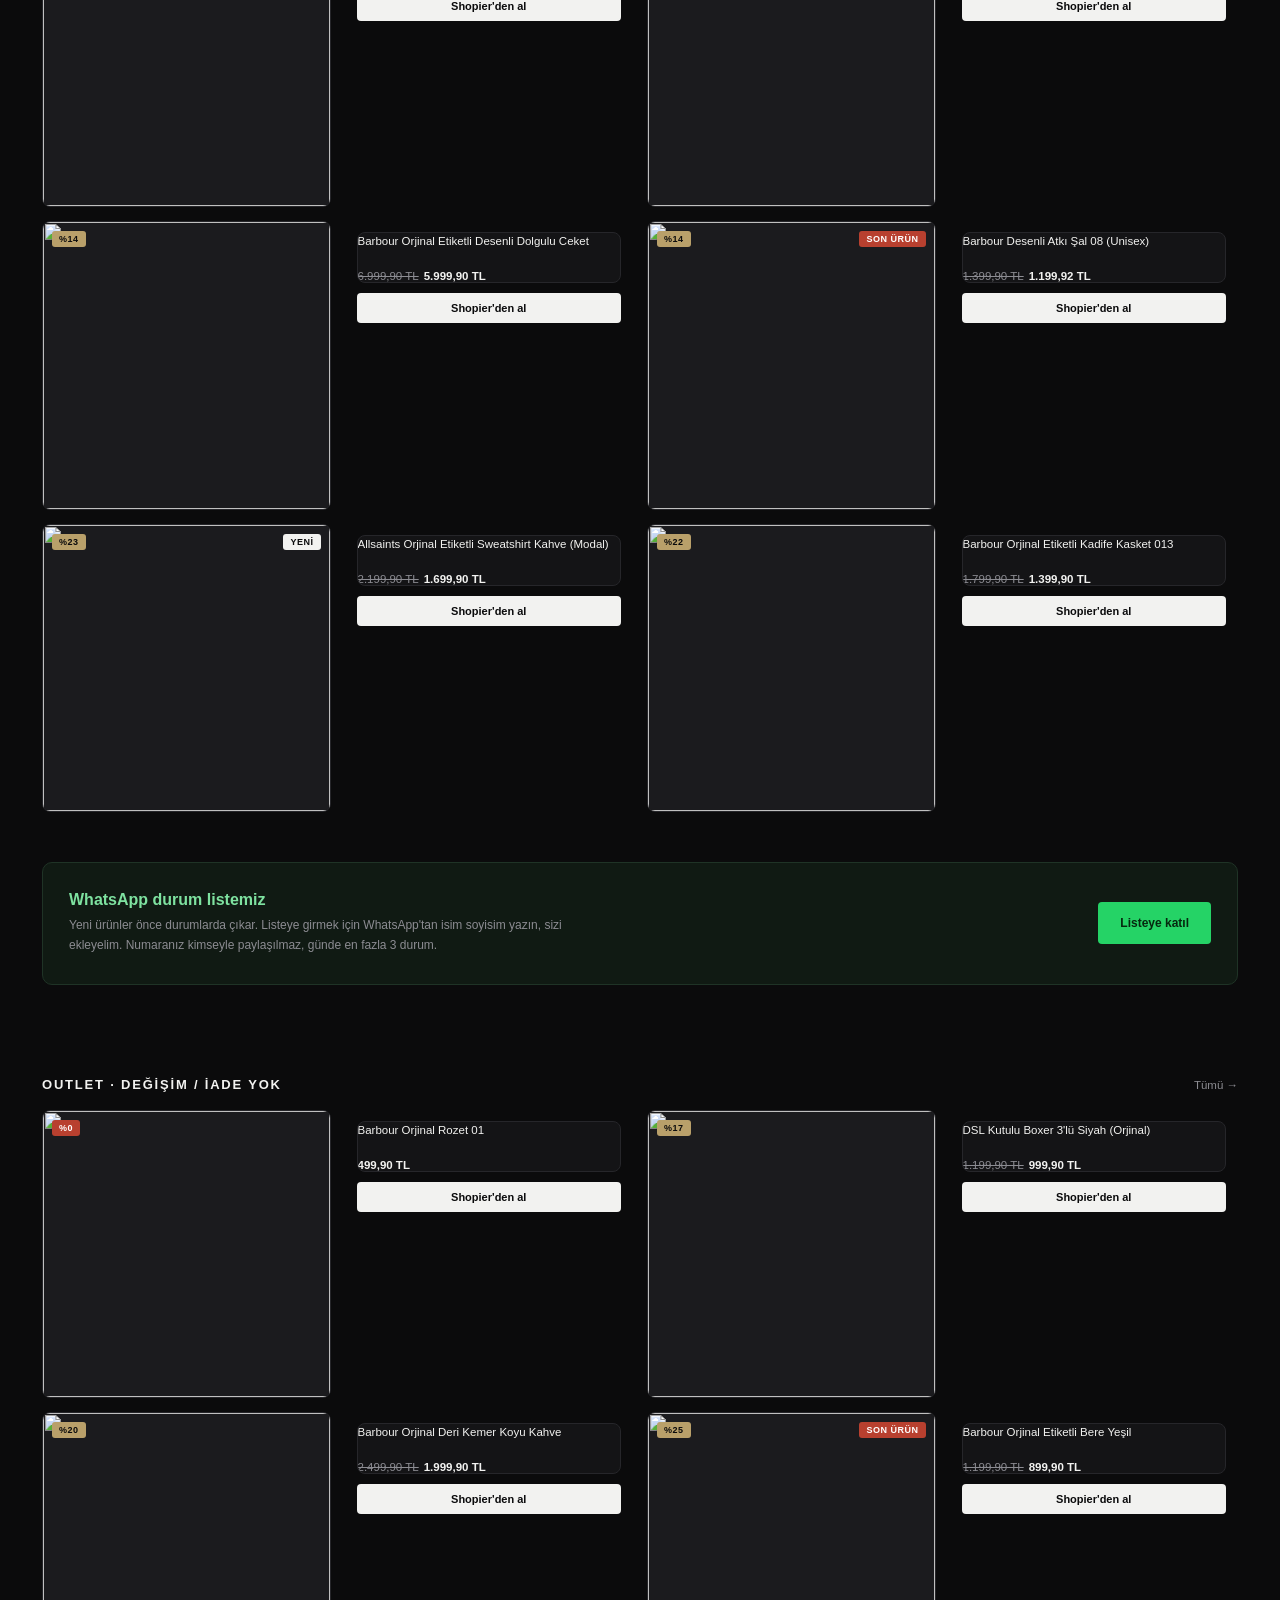
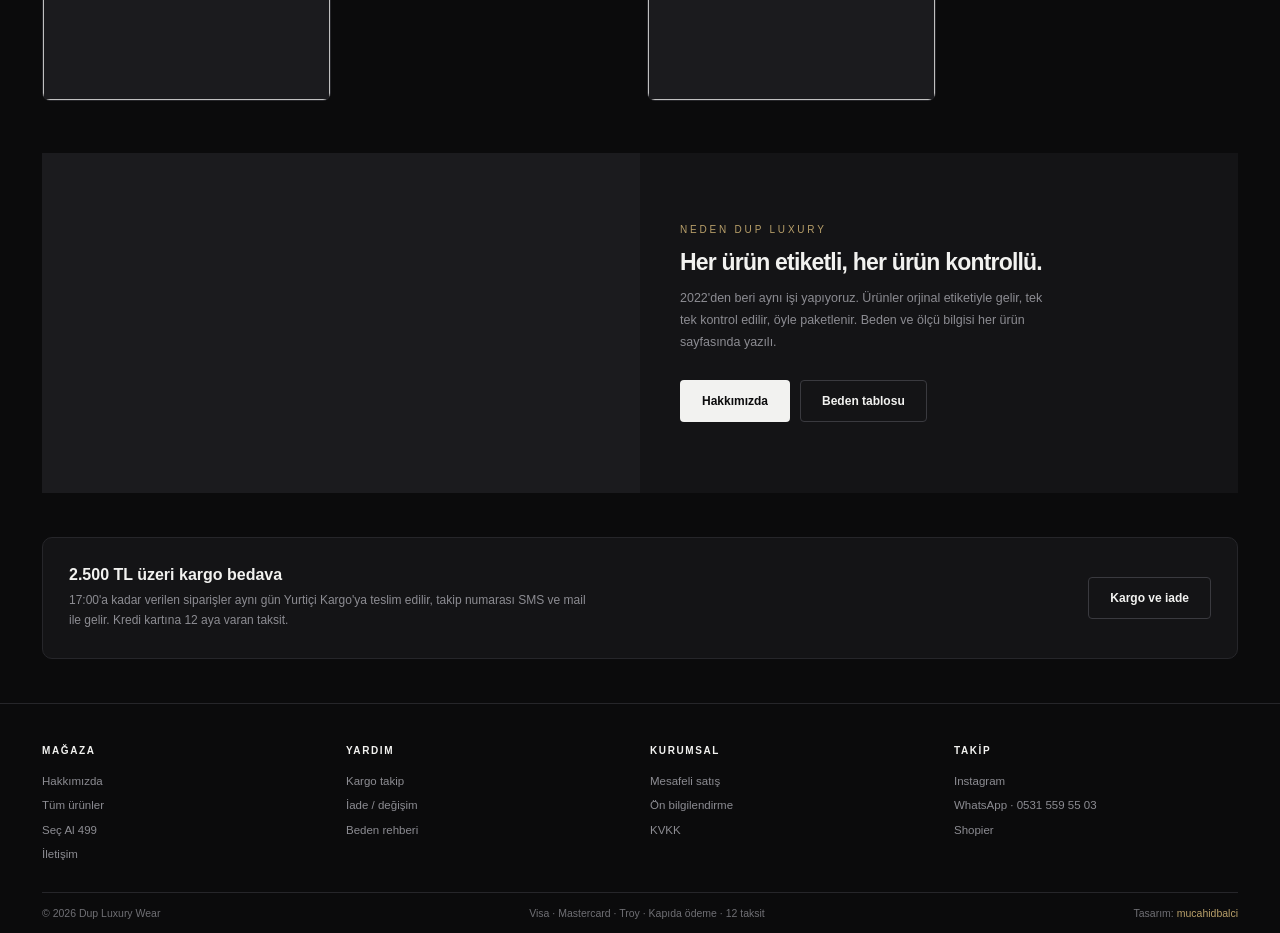
==== commit 439c49c9: "Update index.html" ====
--- a/index.html
+++ b/index.html
@@ -4,30 +4,29 @@
 <meta charset="UTF-8">
 <meta name="viewport" content="width=device-width, initial-scale=1">
 <title>Dup Luxury Wear — Orjinal Etiketli Premium Giyim</title>
-<meta name="description" content="Allsaints, Carhartt, Barbour, RL, Stone Island, Balenciaga. Orjinal etiketli premium ürünler. 2.500 TL üzeri kargo bedava.">
+<meta name="description" content="Allsaints, Carhartt, Barbour, RL. Orjinal etiketli premium giyim. 2.500 TL üzeri kargo bedava, aynı gün kargo, 3 gün sorgusuz iade.">
+<link rel="icon" href="https://cdn.shopier.app/logo_234/DupLuxuryWearr5026_4E09C418-09DF-4D69-A087-E4B44A6AD1F6.png">
 <link rel="stylesheet" href="assets/css/style.css">
 </head>
 <body>
 
-<div class="demo">ÖNİZLEME TASLAĞI — fotoğraflar ve stok örnektir</div>
+<div class="demo">ÖNİZLEME TASLAĞI — fotoğraflar mağazanın kendi ürün görselleridir</div>
 
 <header>
   <div class="nav">
-    <a class="logo" href="index.html">DUP LUXURY</a>
+    <a class="logo" href="index.html"><img src="https://cdn.shopier.app/logo_234/DupLuxuryWearr5026_4E09C418-09DF-4D69-A087-E4B44A6AD1F6.png" alt="Dup Luxury Wear"><span>DUP LUXURY</span></a>
     <button class="burger">☰</button>
     <nav class="menu">
-      <a href="urunler.html">Yeni Gelenler</a>
+      <a href="urunler.html">Yeni gelenler</a>
       <a href="urunler.html">Sweatshirt</a>
+      <a href="urunler.html">Triko / Kazak</a>
       <a href="urunler.html">Mont / Ceket</a>
-      <a href="urunler.html">Triko</a>
-      <a href="urunler.html">Pantolon</a>
       <a href="urunler.html">Şapka / Bere</a>
-      <a href="urunler.html">Parfüm</a>
+      <a href="urunler.html">Aksesuar</a>
       <a href="secal.html" style="color:#b9a06a">Seç Al 499</a>
     </nav>
     <div class="acts">
-      <a href="urunler.html">Ara</a>
-      <a href="hakkimizda.html">Hakkımızda</a>
+      <a href="beden-tablosu.html">Beden tablosu</a>
       <a class="cart" href="#">Sepet · <span id="cnt">0</span></a>
     </div>
   </div>
@@ -37,34 +36,34 @@
   <div class="hero-txt">
     <div class="kick">2022'DEN BERİ · ORJİNAL ETİKETLİ</div>
     <h1>Aynı kalite.<br>Orjinal etiket.</h1>
-    <p>Allsaints, Carhartt, Barbour, RL, Stone Island, Balenciaga. 5.500'den fazla ürün, hepsi etiketli ve kontrollü. 2.500 TL üzeri kargo bedava.</p>
+    <p>Allsaints, Carhartt, Barbour, RL. Her ürün etiketli, tek tek kontrol edilir. 2.500 TL üzeri kargo bedava, 17:00'a kadar aynı gün kargo.</p>
     <div class="btns">
       <a class="btn btn-p" href="urunler.html">Koleksiyonu gör</a>
       <a class="btn btn-s" href="secal.html">Seç Al 499 TL</a>
     </div>
   </div>
-  <div class="hero-img" style="background-image:url('https://rebuild-era.com/cdn/shop/files/Dark_Streetwear_Editorial_T-Shirt.png?v=1780148028&width=1600')"></div>
+  <div class="hero-img" style="background-image:url('https://cdn.shopier.app/pictures_large/DupLuxuryWearr_4fa02518ca8243d2e90a95966b67108e.jpeg')"></div>
 </section>
 
-<div class="usp"><div>Aynı gün kargo</div><div>14 gün iade</div><div>Kapıda ödeme</div><div>WhatsApp destek</div></div>
+<div class="usp"><div>17:00'a kadar aynı gün kargo</div><div>3 gün sorgusuz iade</div><div>Kapıda ödeme</div><div>7/24 WhatsApp destek</div></div>
 
 <div class="wrap">
   <div class="sec">
     <div class="sec-h"><h2>KATEGORİLER</h2><a href="urunler.html">Tümü →</a></div>
     <div class="tiles">
-      <a class="tile" href="urunler.html"><img src="https://i.frog.ink/bssg2nt1/303671308646-0.jpg" alt=""><span>Sweatshirt</span></a>
-      <a class="tile" href="urunler.html"><img src="https://cdn.sanity.io/images/5l2ep0d7/production/5d7386280a765c51aa7d1c8f017773096651f271-1500x1500.webp?w=800&q=80&auto=format&fit=max" alt=""><span>Mont / Ceket</span></a>
-      <a class="tile" href="urunler.html"><img src="https://ae01.alicdn.com/kf/H9dbac5e4f8894b94ac0a153029d94513y.png" alt=""><span>Pantolon</span></a>
-      <a class="tile" href="urunler.html"><img src="https://www.neweracap.com/cdn/shop/files/60973654_KNIT_CASHMERECUFFLESSKN_NONLIC_BLK_R.jpg?v=1787249151&width=600" alt=""><span>Şapka / Bere</span></a>
-      <a class="tile" href="urunler.html"><img src="https://shopgug.com/cdn/shop/products/WebsiteAccessoryTemplate2-2022-10-29T085720.048.png?v=1667051962&width=600" alt=""><span>Gözlük</span></a>
-      <a class="tile" href="urunler.html"><img src="https://www.remeinz.com/cdn/shop/files/IMG_-_001_IMG_-_003_IMG_-_004_1.jpg?v=1774908373&width=600" alt=""><span>Aksesuar</span></a>
+      <a class="tile" href="urunler.html"><img src="https://cdn.shopier.app/pictures_mid/DupLuxuryWearr_ec368af04edbeec84b60d48b39f95b62.jpeg" alt=""><span>Sweatshirt</span></a>
+      <a class="tile" href="urunler.html"><img src="https://cdn.shopier.app/pictures_mid/DupLuxuryWearr_272bf6cac4fdc14f4ec134d5eca3a970.jpeg" alt=""><span>Triko / Kazak</span></a>
+      <a class="tile" href="urunler.html"><img src="https://cdn.shopier.app/pictures_mid/DupLuxuryWearr_6a10cd56360a3a2c9c207300dc3b9233.jpeg" alt=""><span>Mont / Ceket</span></a>
+      <a class="tile" href="urunler.html"><img src="https://cdn.shopier.app/pictures_mid/DupLuxuryWearr_9a742ef8cbab9bd29099722d986c081f.jpeg" alt=""><span>Şapka / Bere</span></a>
+      <a class="tile" href="urunler.html"><img src="https://cdn.shopier.app/pictures_mid/DupLuxuryWearr_faa184cf7887792c8ef6109edfe564a6.jpeg" alt=""><span>Aksesuar</span></a>
+      <a class="tile" href="urunler.html"><img src="https://cdn.shopier.app/pictures_mid/DupLuxuryWearr_778854b4d68d10c179e2cb244a23fe43.jpeg" alt=""><span>Boxer</span></a>
     </div>
   </div>
 
   <div class="band">
     <div>
       <h3>Seç Al 499 TL</h3>
-      <p>Seçili ürünlerde tek fiyat 499 TL. Stokla sınırlı, her hafta yenilenir. Kampanya ürünleri ayrı sayfada.</p>
+      <p>Seçili ürünlerde tek fiyat 499 TL. Stokla sınırlı, her hafta yenilenir. Kampanya ürünlerinde iade ve değişim yoktur.</p>
     </div>
     <a class="btn btn-g" href="secal.html">Kampanyaya git</a>
   </div>
@@ -72,85 +71,41 @@
   <div class="sec">
     <div class="sec-h"><h2>YENİ GELENLER</h2><a href="urunler.html">Tümü →</a></div>
     <div class="grid">
-      <a class="card" href="urun.html">
-        <div class="thumb"><img src="https://i.frog.ink/bssg2nt1/303671308646-0.jpg" alt=""><span class="tag d">%21</span><span class="tag n" style="left:auto;right:9px">YENİ</span></div>
-        <div class="cname">Allsaints Orjinal Etiketli Kapüşonlu Bej (Modal)</div>
-        <div class="cprice"><s>2.799,90 TL</s><b>2.199,90 TL</b></div>
-      </a>
-      <a class="card" href="urun.html">
-        <div class="thumb"><img src="https://i.frog.ink/bssg2nt1/303671308646-0.jpg" alt=""><span class="tag d">%21</span></div>
-        <div class="cname">Allsaints Orjinal Etiketli Kapüşonlu Siyah (Modal)</div>
-        <div class="cprice"><s>2.799,90 TL</s><b>2.199,90 TL</b></div>
-      </a>
-      <a class="card" href="urun.html">
-        <div class="thumb"><div class="ph">CARHARTT</div><span class="tag d">%17</span></div>
-        <div class="cname">Carhartt WIP Kazak Koyu Gri (Orjinal)</div>
-        <div class="cprice"><s>2.999,90 TL</s><b>2.499,92 TL</b></div>
-      </a>
-      <a class="card" href="urun.html">
-        <div class="thumb"><div class="ph">RL</div><span class="tag d">%17</span></div>
-        <div class="cname">RL Kapüşonlu Sweatshirt Nar Çiçeği (Orjinal)</div>
-        <div class="cprice"><s>2.999,90 TL</s><b>2.499,90 TL</b></div>
-      </a>
-      <a class="card" href="urun.html">
-        <div class="thumb"><img src="https://cdn.sanity.io/images/5l2ep0d7/production/5d7386280a765c51aa7d1c8f017773096651f271-1500x1500.webp?w=800&q=80&auto=format&fit=max" alt=""><span class="tag d">%14</span></div>
-        <div class="cname">Barbour Orjinal Etiketli Desenli Dolgulu Ceket</div>
-        <div class="cprice"><s>6.999,90 TL</s><b>5.999,90 TL</b></div>
-      </a>
-      <a class="card" href="urun.html">
-        <div class="thumb"><img src="https://www.remeinz.com/cdn/shop/files/IMG_-_001_IMG_-_003_IMG_-_004_1.jpg?v=1774908373&width=600" alt=""><span class="tag d">%20</span></div>
-        <div class="cname">Barbour Orjinal Deri Kemer Kahve</div>
-        <div class="cprice"><s>2.499,90 TL</s><b>1.999,90 TL</b></div>
-      </a>
-      <a class="card" href="urun.html">
-        <div class="thumb"><div class="ph">PRD</div><span class="tag d">%20</span></div>
-        <div class="cname">PRD Orjinal Etiketli Sweatshirt Siyah (Özel Kumaş)</div>
-        <div class="cprice"><s>2.199,90 TL</s><b>1.759,92 TL</b></div>
-      </a>
-      <a class="card" href="urun.html">
-        <div class="thumb"><div class="ph">ESSENTIALS</div><span class="tag d">%20</span></div>
-        <div class="cname">Essentials Orjinal Etiketli Long Sleeve Siyah</div>
-        <div class="cprice"><s>2.199,90 TL</s><b>1.759,92 TL</b></div>
-      </a>
+      <a class="card" href="urun.html"><div class="thumb"><img src="https://cdn.shopier.app/pictures_mid/DupLuxuryWearr_ec368af04edbeec84b60d48b39f95b62.jpeg" alt=""><span class="tag d">%21</span><span class="tag n" style="left:auto;right:9px">YENİ</span></div><div class="cbody"><div class="cname">Allsaints Orjinal Etiketli Kapüşonlu Bej (Modal)</div><div class="cprice"><s>2.799,90 TL</s><b>2.199,90 TL</b></div><a class="buy" href="https://www.shopier.com/DupLuxuryWearr/52824074" target="_blank" rel="noopener">Shopier'den al</a></div></a>
+      <a class="card" href="urun.html"><div class="thumb"><img src="https://cdn.shopier.app/pictures_mid/DupLuxuryWearr_6aa6739ba9d532b313436b5094627d66.jpeg" alt=""><span class="tag d">%21</span><span class="tag n" style="left:auto;right:9px">YENİ</span></div><div class="cbody"><div class="cname">Allsaints Orjinal Etiketli Kapüşonlu Siyah (Modal)</div><div class="cprice"><s>2.799,90 TL</s><b>2.199,90 TL</b></div><a class="buy" href="https://www.shopier.com/DupLuxuryWearr/52824009" target="_blank" rel="noopener">Shopier'den al</a></div></a>
+      <a class="card" href="urun.html"><div class="thumb"><img src="https://cdn.shopier.app/pictures_mid/DupLuxuryWearr_272bf6cac4fdc14f4ec134d5eca3a970.jpeg" alt=""><span class="tag d">%17</span><span class="tag n" style="left:auto;right:9px">YENİ</span></div><div class="cbody"><div class="cname">Carhartt WIP Kazak Koyu Gri (Orjinal)</div><div class="cprice"><s>2.999,90 TL</s><b>2.499,92 TL</b></div><a class="buy" href="https://www.shopier.com/DupLuxuryWearr/52868428" target="_blank" rel="noopener">Shopier'den al</a></div></a>
+      <a class="card" href="urun.html"><div class="thumb"><img src="https://cdn.shopier.app/pictures_mid/DupLuxuryWearr_8e8ada64537a988df6b3a0cb81b59a91.jpeg" alt=""><span class="tag d">%17</span><span class="tag n" style="left:auto;right:9px">YENİ</span></div><div class="cbody"><div class="cname">RL Kapüşonlu Sweatshirt Nar Çiçeği (Orjinal)</div><div class="cprice"><s>2.999,90 TL</s><b>2.499,90 TL</b></div><a class="buy" href="https://www.shopier.com/DupLuxuryWearr/52822118" target="_blank" rel="noopener">Shopier'den al</a></div></a>
+      <a class="card" href="urun.html"><div class="thumb"><img src="https://cdn.shopier.app/pictures_mid/DupLuxuryWearr_4fa02518ca8243d2e90a95966b67108e.jpeg" alt=""><span class="tag d">%14</span></div><div class="cbody"><div class="cname">Barbour Orjinal Etiketli Desenli Dolgulu Ceket</div><div class="cprice"><s>6.999,90 TL</s><b>5.999,90 TL</b></div><a class="buy" href="https://www.shopier.com/DupLuxuryWearr/52826066" target="_blank" rel="noopener">Shopier'den al</a></div></a>
+      <a class="card" href="urun.html"><div class="thumb"><img src="https://cdn.shopier.app/pictures_mid/DupLuxuryWearr_d3863e7027513635ce53a6c91919bd2c.jpeg" alt=""><span class="tag d">%14</span><span class="tag s" style="left:auto;right:9px">SON ÜRÜN</span></div><div class="cbody"><div class="cname">Barbour Desenli Atkı Şal 08 (Unisex)</div><div class="cprice"><s>1.399,90 TL</s><b>1.199,92 TL</b></div><a class="buy" href="https://www.shopier.com/DupLuxuryWearr/52834032" target="_blank" rel="noopener">Shopier'den al</a></div></a>
+      <a class="card" href="urun.html"><div class="thumb"><img src="https://cdn.shopier.app/pictures_mid/DupLuxuryWearr_00d7856474a4deb1df659e3fe8fef7e4.jpeg" alt=""><span class="tag d">%23</span><span class="tag n" style="left:auto;right:9px">YENİ</span></div><div class="cbody"><div class="cname">Allsaints Orjinal Etiketli Sweatshirt Kahve (Modal)</div><div class="cprice"><s>2.199,90 TL</s><b>1.699,90 TL</b></div><a class="buy" href="https://www.shopier.com/DupLuxuryWearr/52822361" target="_blank" rel="noopener">Shopier'den al</a></div></a>
+      <a class="card" href="urun.html"><div class="thumb"><img src="https://cdn.shopier.app/pictures_mid/DupLuxuryWearr_526c6c4dac9531b9ebde6c1dc1b899de.jpeg" alt=""><span class="tag d">%22</span></div><div class="cbody"><div class="cname">Barbour Orjinal Etiketli Kadife Kasket 013</div><div class="cprice"><s>1.799,90 TL</s><b>1.399,90 TL</b></div><a class="buy" href="https://www.shopier.com/DupLuxuryWearr/52510118" target="_blank" rel="noopener">Shopier'den al</a></div></a>
     </div>
+  </div>
+
+  <div class="band dark">
+    <div>
+      <h3 style="color:#7ee2a0">WhatsApp durum listemiz</h3>
+      <p>Yeni ürünler önce durumlarda çıkar. Listeye girmek için WhatsApp'tan isim soyisim yazın, sizi ekleyelim. Numaranız kimseyle paylaşılmaz, günde en fazla 3 durum.</p>
+    </div>
+    <a class="btn" style="background:#25d366;color:#06280f" href="https://wa.me/905315595503?text=Merhaba%2C%20durum%20listesine%20kat%C4%B1lmak%20istiyorum.%20%C4%B0sim%20soyisim%3A%20" target="_blank" rel="noopener">Listeye katıl</a>
   </div>
 
   <div class="sec">
     <div class="sec-h"><h2>OUTLET · DEĞİŞİM / İADE YOK</h2><a href="urunler.html">Tümü →</a></div>
     <div class="grid">
-      <a class="card" href="urun.html">
-        <div class="thumb"><div class="ph">TH</div><span class="tag s">%50</span></div>
-        <div class="cname">TH Orjinal Etiketli Mont Bej (Gramajlı)</div>
-        <div class="cprice"><s>3.999,90 TL</s><b>1.999,90 TL</b></div>
-      </a>
-      <a class="card" href="urun.html">
-        <div class="thumb"><div class="ph">CK</div><span class="tag s">%50</span></div>
-        <div class="cname">CK Orjinal Etiketli Tam Fermuarlı Sweatshirt Siyah</div>
-        <div class="cprice"><s>1.999,90 TL</s><b>999,90 TL</b></div>
-      </a>
-      <a class="card" href="urun.html">
-        <div class="thumb"><div class="ph">MNCLR</div><span class="tag s">%50</span></div>
-        <div class="cname">MNCLR Orjinal Etiketli Kaz Tüyü Mont</div>
-        <div class="cprice"><s>11.999,90 TL</s><b>5.999,90 TL</b></div>
-      </a>
-      <a class="card" href="urun.html">
-        <div class="thumb"><img src="https://shopgug.com/cdn/shop/products/WebsiteAccessoryTemplate2-2022-10-29T085720.048.png?v=1667051962&width=600" alt=""><span class="tag s">%17</span></div>
-        <div class="cname">Ray-Ban Polarize Gözlük Gold (Asap Rocky)</div>
-        <div class="cprice"><b>2.499,90 TL</b></div>
-      </a>
+      <a class="card" href="urun.html"><div class="thumb"><img src="https://cdn.shopier.app/pictures_mid/DupLuxuryWearr_bf785e5b52224efb282367d0c03afc2a.jpeg" alt=""><span class="tag s">%0</span></div><div class="cbody"><div class="cname">Barbour Orjinal Rozet 01</div><div class="cprice"><b>499,90 TL</b></div><a class="buy" href="https://www.shopier.com/DupLuxuryWearr/51540481" target="_blank" rel="noopener">Shopier'den al</a></div></a>
+      <a class="card" href="urun.html"><div class="thumb"><img src="https://cdn.shopier.app/pictures_mid/DupLuxuryWearr_778854b4d68d10c179e2cb244a23fe43.jpeg" alt=""><span class="tag d">%17</span></div><div class="cbody"><div class="cname">DSL Kutulu Boxer 3'lü Siyah (Orjinal)</div><div class="cprice"><s>1.199,90 TL</s><b>999,90 TL</b></div><a class="buy" href="https://www.shopier.com/DupLuxuryWearr/48794284" target="_blank" rel="noopener">Shopier'den al</a></div></a>
+      <a class="card" href="urun.html"><div class="thumb"><img src="https://cdn.shopier.app/pictures_mid/DupLuxuryWearr_4931655eabcc5b46d2e9a3fc57c7b486.jpeg" alt=""><span class="tag d">%20</span></div><div class="cbody"><div class="cname">Barbour Orjinal Deri Kemer Koyu Kahve</div><div class="cprice"><s>2.499,90 TL</s><b>1.999,90 TL</b></div><a class="buy" href="https://www.shopier.com/DupLuxuryWearr/52756434" target="_blank" rel="noopener">Shopier'den al</a></div></a>
+      <a class="card" href="urun.html"><div class="thumb"><img src="https://cdn.shopier.app/pictures_mid/DupLuxuryWearr_9e3435344919dc066a4dcea7fe4beb58.jpeg" alt=""><span class="tag d">%25</span><span class="tag s" style="left:auto;right:9px">SON ÜRÜN</span></div><div class="cbody"><div class="cname">Barbour Orjinal Etiketli Bere Yeşil</div><div class="cprice"><s>1.199,90 TL</s><b>899,90 TL</b></div><a class="buy" href="https://www.shopier.com/DupLuxuryWearr/51539640" target="_blank" rel="noopener">Shopier'den al</a></div></a>
     </div>
   </div>
 
-  <div class="brands">
-    <span>ALLSAINTS</span><span>CARHARTT WIP</span><span>BARBOUR</span><span>STONE ISLAND</span><span>BALENCIAGA</span><span>GUCCI</span><span>RL</span><span>ACNE STUDIOS</span>
-  </div>
-
   <div class="split" style="margin-top:46px">
-    <div class="split-img" style="background-image:url('https://lookaside.fbsbx.com/lookaside/crawler/threads/DeHmRecERZf/0/image.jpg')"></div>
+    <div class="split-img" style="background-image:url('https://cdn.shopier.app/pictures_large/DupLuxuryWearr_ec368af04edbeec84b60d48b39f95b62.jpeg')"></div>
     <div class="split-txt">
       <div class="kick">NEDEN DUP LUXURY</div>
       <h3>Her ürün etiketli, her ürün kontrollü.</h3>
-      <p>2022'den beri aynı işi yapıyoruz. Ürünler orjinal etiketiyle gelir, tek tek kontrol edilir, öyle paketlenir. Beden ve kumaş bilgisi ürün sayfasında yazar.</p>
+      <p>2022'den beri aynı işi yapıyoruz. Ürünler orjinal etiketiyle gelir, tek tek kontrol edilir, öyle paketlenir. Beden ve ölçü bilgisi her ürün sayfasında yazılı.</p>
       <div class="btns"><a class="btn btn-p" href="hakkimizda.html">Hakkımızda</a><a class="btn btn-s" href="beden-tablosu.html">Beden tablosu</a></div>
     </div>
   </div>
@@ -158,7 +113,7 @@
   <div class="band">
     <div>
       <h3>2.500 TL üzeri kargo bedava</h3>
-      <p>Aynı gün kargo, 14 gün içinde iade. Sipariş takibi SMS ile gelir, kargo takip numarası panelden görünür.</p>
+      <p>17:00'a kadar verilen siparişler aynı gün Yurtiçi Kargo'ya teslim edilir, takip numarası SMS ve mail ile gelir. Kredi kartına 12 aya varan taksit.</p>
     </div>
     <a class="btn btn-s" href="kargo-iade.html">Kargo ve iade</a>
   </div>
@@ -168,14 +123,13 @@
   <div class="wrap">
     <div class="fcols">
       <div><h4>MAĞAZA</h4><a href="hakkimizda.html">Hakkımızda</a><br><a href="urunler.html">Tüm ürünler</a><br><a href="secal.html">Seç Al 499</a><br><a href="iletisim.html">İletişim</a></div>
-      <div><h4>YARDIM</h4><a href="kargo-iade.html">Kargo takip</a><br><a href="kargo-iade.html">İade / değişim</a><br><a href="beden-tablosu.html">Beden rehberi</a><br><a href="iletisim.html">SSS</a></div>
-      <div><h4>KURUMSAL</h4><a href="kargo-iade.html">Mesafeli satış</a><br><a href="kargo-iade.html">KVKK</a><br><a href="kargo-iade.html">Çerez politikası</a></div>
-      <div><h4>TAKİP</h4><a href="https://www.instagram.com/dupluxurywearr/" target="_blank" rel="noopener">Instagram</a><br><a href="https://wa.me/905000000000" target="_blank" rel="noopener">WhatsApp</a><br><a href="https://www.shopier.com/DupLuxuryWearr" target="_blank" rel="noopener">Shopier</a></div>
+      <div><h4>YARDIM</h4><a href="kargo-iade.html">Kargo takip</a><br><a href="kargo-iade.html">İade / değişim</a><br><a href="beden-tablosu.html">Beden rehberi</a></div>
+      <div><h4>KURUMSAL</h4><a href="kargo-iade.html">Mesafeli satış</a><br><a href="kargo-iade.html">Ön bilgilendirme</a><br><a href="kargo-iade.html">KVKK</a></div>
+      <div><h4>TAKİP</h4><a href="https://www.instagram.com/dupluxurywearr/" target="_blank" rel="noopener">Instagram</a><br><a href="https://wa.me/905315595503" target="_blank" rel="noopener">WhatsApp · 0531 559 55 03</a><br><a href="https://www.shopier.com/DupLuxuryWearr" target="_blank" rel="noopener">Shopier</a></div>
     </div>
-    <div class="fbot"><span>© 2026 Dup Luxury Wear</span><span>Visa · Mastercard · Troy · Kapıda ödeme</span></div>
+    <div class="fbot"><span>© 2026 Dup Luxury Wear</span><span>Visa · Mastercard · Troy · Kapıda ödeme · 12 taksit</span><span class="sig">Tasarım: <a href="https://mucahidbalci.github.io" target="_blank" rel="noopener">mucahidbalci</a></span></div>
   </div>
 </footer>
-
 <script src="assets/js/main.js"></script>
 </body>
 </html>
--- a/assets/css/style.css
+++ b/assets/css/style.css
@@ -0,0 +1,127 @@
+:root{--bg:#0b0b0c;--sf:#141416;--sf2:#1b1b1e;--ln:#26262a;--tx:#f2f2f0;--mu:#8c8c92;--gd:#b9a06a;--rd:#b8402f}
+*{margin:0;padding:0;box-sizing:border-box}
+body{background:var(--bg);color:var(--tx);font-family:'Helvetica Neue',Arial,sans-serif;-webkit-font-smoothing:antialiased;font-size:14px}
+a{color:inherit;text-decoration:none}
+img{display:block}
+.wrap{max-width:1240px;margin:0 auto;padding:0 22px}
+.demo{background:var(--gd);color:#0b0b0c;text-align:center;font-size:11px;font-weight:700;letter-spacing:1.4px;padding:7px}
+header{position:sticky;top:0;z-index:60;background:rgba(11,11,12,.95);backdrop-filter:blur(10px);border-bottom:1px solid var(--ln)}
+.nav{display:flex;align-items:center;gap:20px;padding:14px 22px;max-width:1240px;margin:0 auto}
+.logo{display:flex;align-items:center;gap:9px;white-space:nowrap}
+.logo img{width:30px;height:30px;border-radius:50%;object-fit:cover}
+.logo span{font-size:15px;font-weight:700;letter-spacing:3.6px}
+.menu{display:flex;gap:18px;font-size:11.5px;color:var(--mu);letter-spacing:.5px;flex:1}
+.menu a:hover{color:var(--tx)}
+.acts{display:flex;gap:10px;align-items:center}
+.acts a{font-size:11.5px;color:var(--mu)}
+.cart{background:var(--tx);color:var(--bg)!important;font-size:11.5px;font-weight:700;padding:9px 14px;border-radius:4px}
+.burger{display:none;background:none;border:0;color:var(--tx);font-size:18px;cursor:pointer}
+.usp{display:grid;grid-template-columns:repeat(4,1fr);border-bottom:1px solid var(--ln)}
+.usp div{padding:12px 8px;text-align:center;font-size:11px;color:var(--mu);border-right:1px solid var(--ln)}
+.usp div:last-child{border:0}
+.hero{display:grid;grid-template-columns:1.02fr .98fr;min-height:480px}
+.hero-txt{padding:70px 42px 60px;max-width:590px;margin-left:auto}
+.kick{font-size:10px;letter-spacing:2.8px;color:var(--gd);margin-bottom:14px}
+h1{font-size:clamp(31px,5vw,54px);line-height:1.01;letter-spacing:-1.8px;font-weight:700}
+.hero p{color:#a5a5aa;font-size:13.5px;line-height:1.7;margin-top:18px;max-width:390px}
+.btns{display:flex;gap:10px;margin-top:26px;flex-wrap:wrap}
+.btn{font-size:12px;font-weight:700;padding:13px 21px;border-radius:4px;border:1px solid transparent;cursor:pointer;font-family:inherit;display:inline-block}
+.btn-p{background:var(--tx);color:var(--bg)}
+.btn-s{background:none;color:var(--tx);border-color:#3a3a3f}
+.btn-g{background:var(--gd);color:#0b0b0c}
+.hero-img{background:#151517 center/cover no-repeat;position:relative}
+.hero-img::after{content:"";position:absolute;inset:0;background:linear-gradient(90deg,rgba(11,11,12,.85),rgba(11,11,12,0) 55%)}
+.sec{padding:48px 0 6px}
+.sec-h{display:flex;justify-content:space-between;align-items:baseline;gap:12px;flex-wrap:wrap;margin-bottom:18px}
+.sec-h h2{font-size:13px;letter-spacing:1.8px;font-weight:700}
+.sec-h a{font-size:11.5px;color:var(--mu)}
+.sec-h a:hover{color:var(--tx)}
+.grid{display:grid;grid-template-columns:repeat(4,1fr);gap:14px}
+.card{background:var(--sf);border:1px solid var(--ln);border-radius:8px;overflow:hidden;display:flex;flex-direction:column}
+.thumb{position:relative;aspect-ratio:1;background:var(--sf2);overflow:hidden}
+.thumb img{width:100%;height:100%;object-fit:cover;transition:transform .4s}
+.card:hover .thumb img{transform:scale(1.05)}
+.tag{position:absolute;top:9px;left:9px;font-size:9px;font-weight:800;letter-spacing:.5px;padding:3px 7px;border-radius:3px;z-index:2}
+.tag.d{background:var(--gd);color:#0b0b0c}
+.tag.n{background:var(--tx);color:var(--bg)}
+.tag.x{background:#3a3a3f;color:#c9c9cd}
+.tag.s{background:var(--rd);color:#fff}
+.cbody{padding:11px 12px 12px;display:flex;flex-direction:column;flex:1}
+.cname{font-size:11.5px;line-height:1.4;min-height:32px}
+.cprice{font-size:11.5px;color:var(--mu);margin-top:5px}
+.cprice s{margin-right:5px}
+.cprice b{color:var(--tx);font-weight:700}
+.buy{margin-top:10px;display:block;text-align:center;background:var(--tx);color:var(--bg);font-size:11px;font-weight:700;padding:9px;border-radius:4px}
+.buy:hover{background:#dcdcd8}
+.buy.off{background:#2a2a2e;color:#9a9aa0}
+.tiles{display:grid;grid-template-columns:repeat(6,1fr);gap:10px}
+.tile{position:relative;aspect-ratio:3/3.7;border-radius:7px;overflow:hidden;background:var(--sf2);display:flex;align-items:flex-end;padding:11px}
+.tile img{position:absolute;inset:0;width:100%;height:100%;object-fit:cover;opacity:.82;transition:transform .4s}
+.tile:hover img{transform:scale(1.05)}
+.tile::after{content:"";position:absolute;inset:0;background:linear-gradient(to top,rgba(0,0,0,.8),rgba(0,0,0,.05) 60%)}
+.tile span{position:relative;z-index:2;font-size:11.5px;font-weight:700;text-shadow:0 1px 6px #000}
+.band{margin:44px 0;padding:28px 26px;background:var(--sf);border:1px solid var(--ln);border-radius:10px;display:flex;justify-content:space-between;align-items:center;gap:22px;flex-wrap:wrap}
+.band h3{font-size:16px;margin-bottom:7px}
+.band p{font-size:12px;color:var(--mu);line-height:1.65;max-width:520px}
+.band.dark{background:#101a13;border-color:#1f3326}
+.split{display:grid;grid-template-columns:1fr 1fr;min-height:340px}
+.split-img{background:var(--sf2) center/cover no-repeat}
+.split-txt{padding:44px 40px;display:flex;flex-direction:column;justify-content:center;background:var(--sf)}
+.split-txt h3{font-size:23px;letter-spacing:-.8px;line-height:1.18}
+.split-txt p{color:var(--mu);font-size:12.5px;line-height:1.75;margin-top:12px;max-width:380px}
+footer{border-top:1px solid var(--ln);margin-top:44px;padding:36px 0 0}
+.fcols{display:grid;grid-template-columns:repeat(4,1fr);gap:20px;font-size:11.5px;color:var(--mu);line-height:2.1}
+.fcols h4{color:var(--tx);font-size:10px;letter-spacing:1.6px;margin-bottom:8px}
+.fbot{display:flex;justify-content:space-between;gap:14px;flex-wrap:wrap;border-top:1px solid var(--ln);margin-top:26px;padding:14px 0;font-size:10.5px;color:#6f6f74}
+.sig a{color:var(--gd)}
+.crumbs{font-size:11px;color:var(--mu);padding:18px 0}
+.crumbs a:hover{color:var(--tx)}
+.layout{display:grid;grid-template-columns:206px 1fr;gap:30px;padding-bottom:20px}
+.side h4{font-size:10px;letter-spacing:1.5px;margin:20px 0 9px}
+.side h4:first-child{margin-top:0}
+.side a{display:block;font-size:11.5px;color:var(--mu);line-height:2.1}
+.side a:hover{color:var(--tx)}
+.toolbar{display:flex;justify-content:space-between;align-items:center;gap:12px;flex-wrap:wrap;padding-bottom:15px;border-bottom:1px solid var(--ln);margin-bottom:18px;font-size:11.5px;color:var(--mu)}
+.chips{display:flex;gap:7px;flex-wrap:wrap}
+.chip{border:1px solid var(--ln);background:none;color:var(--mu);font-size:11px;padding:7px 13px;border-radius:20px;cursor:pointer;font-family:inherit}
+.chip.on{background:var(--tx);color:var(--bg);border-color:var(--tx);font-weight:700}
+select{background:var(--sf);color:var(--tx);border:1px solid var(--ln);border-radius:4px;padding:8px 10px;font-size:11.5px;font-family:inherit}
+.pager{display:flex;gap:6px;justify-content:center;padding:32px 0 0}
+.pager a{font-size:11.5px;padding:8px 13px;border:1px solid var(--ln);border-radius:4px;color:var(--mu)}
+.pager a.on{background:var(--tx);color:var(--bg);border-color:var(--tx);font-weight:700}
+.pdp{display:grid;grid-template-columns:1.12fr 1fr;gap:34px;padding-bottom:20px}
+.gal-main{aspect-ratio:1/1.12;background:var(--sf2);border-radius:8px;overflow:hidden;border:1px solid var(--ln)}
+.gal-main img{width:100%;height:100%;object-fit:cover}
+.gal-thumbs{display:flex;gap:8px;margin-top:8px;flex-wrap:wrap}
+.gal-thumbs div{width:64px;aspect-ratio:1;border-radius:4px;overflow:hidden;background:var(--sf2);border:1px solid transparent;cursor:pointer}
+.gal-thumbs div.on{border-color:var(--gd)}
+.gal-thumbs img{width:100%;height:100%;object-fit:cover}
+.pdp h1{font-size:25px;letter-spacing:-.8px;line-height:1.2}
+.pdp .pp{font-size:21px;font-weight:700;margin:12px 0 4px}
+.pdp .pp s{font-size:13px;color:var(--mu);font-weight:400;margin-right:8px}
+.pdp .inst{font-size:11px;color:var(--gd)}
+.sizes{display:flex;gap:7px;flex-wrap:wrap;margin:18px 0}
+.size{border:1px solid var(--ln);background:none;color:var(--tx);font-size:11.5px;padding:9px 14px;border-radius:4px;cursor:pointer;font-family:inherit}
+.size.on{background:var(--tx);color:var(--bg);border-color:var(--tx);font-weight:700}
+.row{display:flex;gap:10px;margin:16px 0}
+.row .btn{flex:1;text-align:center}
+.acc{border-top:1px solid var(--ln);margin-top:18px}
+.acc details{border-bottom:1px solid var(--ln)}
+.acc summary{font-size:12px;padding:14px 0;cursor:pointer;list-style:none}
+.acc summary::-webkit-details-marker{display:none}
+.acc p{font-size:11.5px;color:var(--mu);line-height:1.8;padding-bottom:14px;white-space:pre-line}
+.page{max-width:800px;padding:24px 0 10px}
+.page h1{font-size:31px;letter-spacing:-1px}
+.page h2{font-size:15px;margin:26px 0 8px}
+.page p,.page li{font-size:13px;color:#b3b3b8;line-height:1.9}
+.page ul{padding-left:18px;margin-top:8px}
+table{width:100%;border-collapse:collapse;margin-top:14px;font-size:12px}
+th,td{border:1px solid var(--ln);padding:10px;text-align:left;color:#b3b3b8}
+th{background:var(--sf);color:var(--tx);font-weight:700}
+.field{margin-bottom:14px}
+.field label{display:block;font-size:11px;color:var(--mu);margin-bottom:6px}
+.field input,.field textarea{width:100%;background:var(--sf);border:1px solid var(--ln);border-radius:4px;padding:11px;color:var(--tx);font-size:12.5px;font-family:inherit}
+.toast{position:fixed;bottom:22px;left:50%;transform:translateX(-50%);background:var(--tx);color:var(--bg);font-size:12px;font-weight:700;padding:12px 20px;border-radius:5px;z-index:200;display:none}
+.toast.on{display:block}
+.wafloat{position:fixed;right:18px;bottom:18px;background:#25d366;color:#06280f;font-size:11.5px;font-weight:800;padding:12px 16px;border-radius:30px;z-index:150;box-shadow:0 6px 18px rgba(0,0,0,.45)}
+@media(max-width:960px){.grid{grid-template-columns:repeat(2,1fr)}.tiles{grid-template-columns:repeat(3,1fr)}.menu{display:none}.burger{display:block}.menu.open{display:flex;position:absolute;top:100%;left:0;right:0;background:var(--bg);flex-direction:column;padding:18px 22px;border-bottom:1px solid var(--ln)}.hero{grid-template-columns:1fr}.hero-txt{padding:40px 22px;margin:0}.hero-img{min-height:300px;order:-1}.usp{grid-template-columns:repeat(2,1fr)}.usp div:nth-child(2){border-right:0}.layout{grid-template-columns:1fr}.side{display:none}.pdp{grid-template-columns:1fr}.split{grid-template-columns:1fr}.fcols{grid-template-columns:repeat(2,1fr)}}
